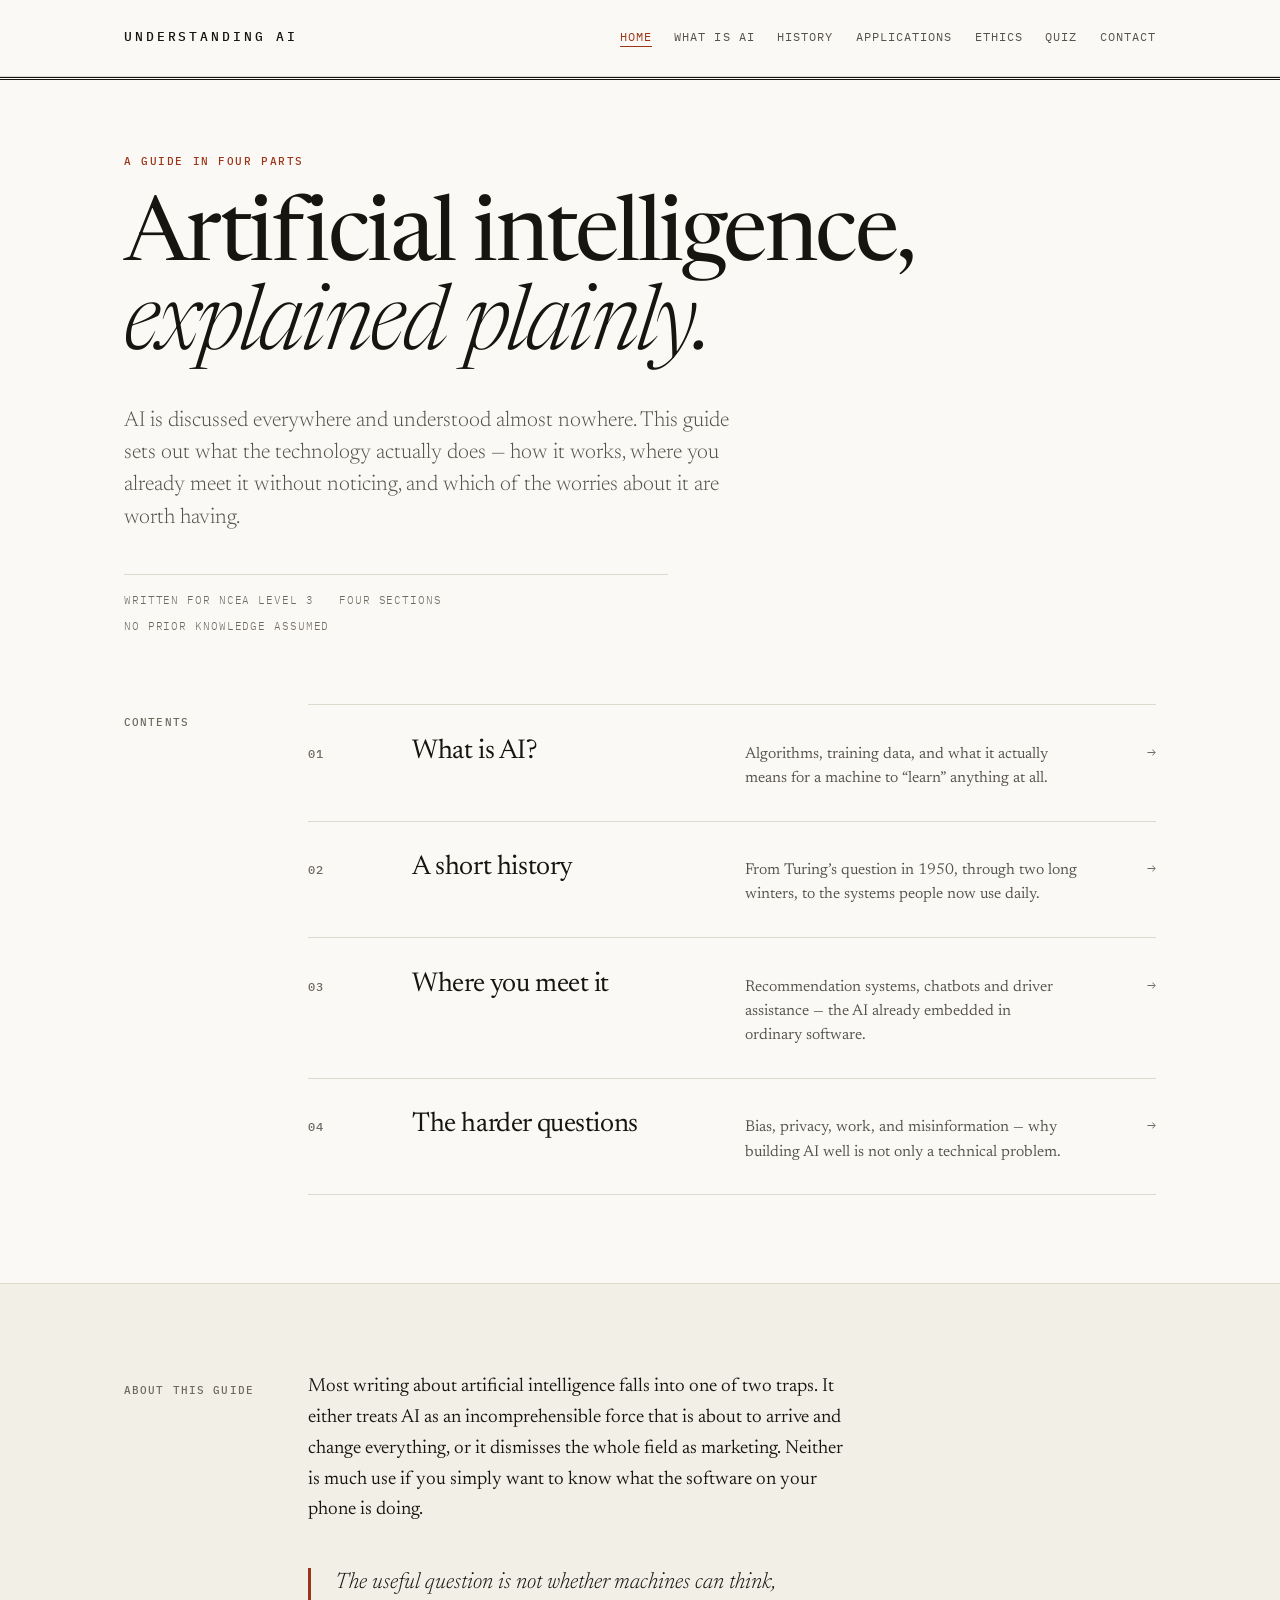
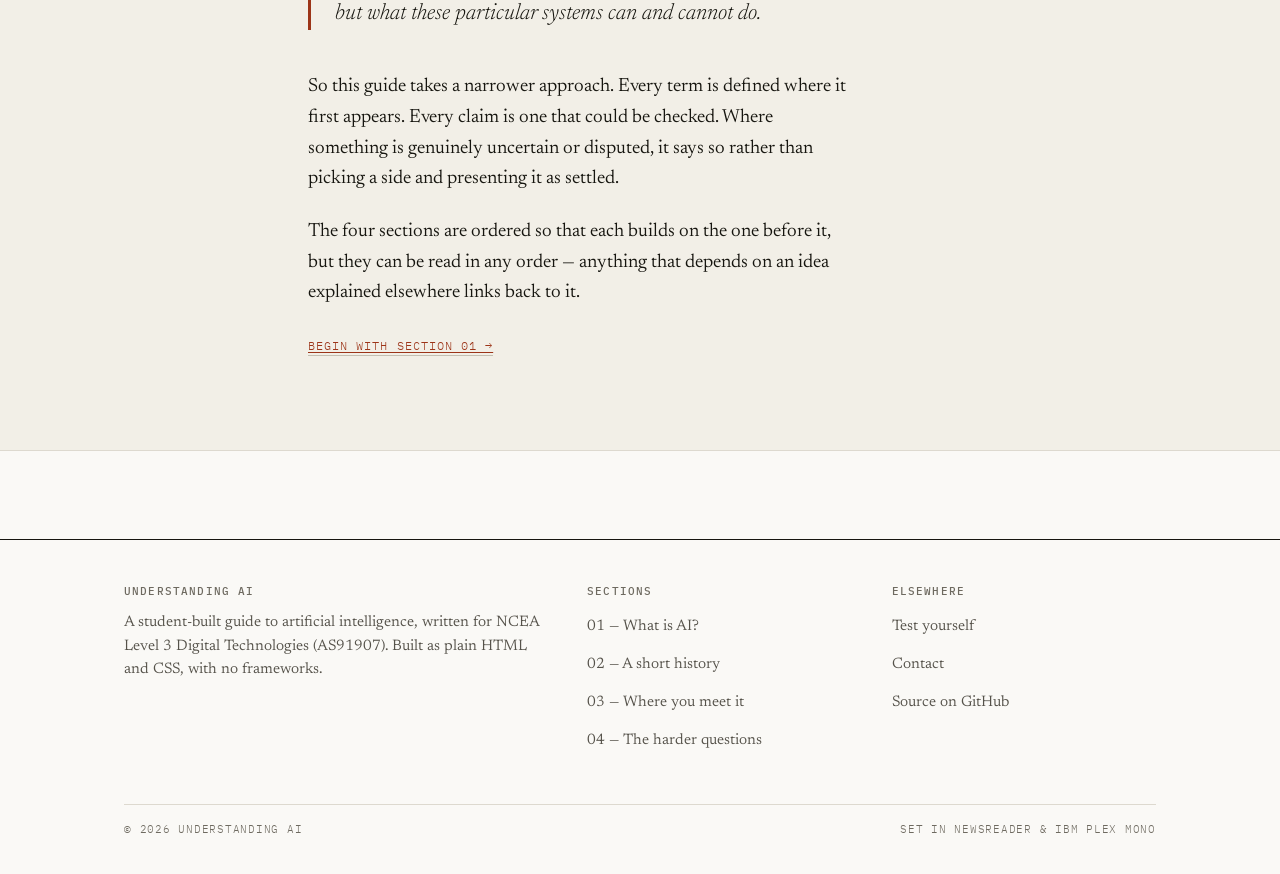
==== index.html @ ec1c73f0 "Build homepage, navigation bar and colophon Milestone 2 structural components, each individually tes" ====
<!DOCTYPE html>
<html lang="en">
<head>
  <meta charset="UTF-8">
  <meta name="viewport" content="width=device-width, initial-scale=1.0">
  <title>Understanding AI — A plain-language guide to artificial intelligence</title>
  <meta name="description"
        content="A plain-language guide to artificial intelligence: what it is, where it came from, where you already meet it, and which concerns about it are worth having.">
  <link rel="preconnect" href="https://fonts.googleapis.com">
  <link rel="preconnect" href="https://fonts.gstatic.com" crossorigin>
  <link href="https://fonts.googleapis.com/css2?family=Newsreader:ital,opsz,wght@0,6..72,300..600;1,6..72,300..500&family=IBM+Plex+Mono:wght@400;500&display=swap"
        rel="stylesheet">
  <link rel="stylesheet" href="css/style.css">
</head>
<body>

  <a class="skip-link" href="#main">Skip to content</a>

  <!-- ===== STRUCTURAL COMPONENT: Masthead + navigation ==================
       Reused unchanged on every page.
       =================================================================== -->
  <header class="masthead">
    <div class="wrap masthead__inner">
      <a class="wordmark" href="index.html">Understanding&nbsp;AI</a>

      <button class="nav__toggle" type="button" aria-expanded="false" aria-controls="nav-menu">Menu</button>

      <nav class="nav" aria-label="Main navigation">
        <ul class="nav__list" id="nav-menu">
          <li><a class="nav__link" href="index.html" aria-current="page">Home</a></li>
          <li><a class="nav__link" href="what-is-ai.html">What is AI</a></li>
          <li><a class="nav__link" href="history.html">History</a></li>
          <li><a class="nav__link" href="applications.html">Applications</a></li>
          <li><a class="nav__link" href="ethics.html">Ethics</a></li>
          <li><a class="nav__link" href="quiz.html">Quiz</a></li>
          <li><a class="nav__link" href="contact.html">Contact</a></li>
        </ul>
      </nav>
    </div>
  </header>
  <div class="masthead__rule" role="presentation"></div>

  <main id="main">

    <!-- ===== Opening spread ========================================== -->
    <section class="wrap opener">
      <p class="opener__kicker">A guide in four parts</p>
      <h1 class="opener__title">Artificial intelligence, <em>explained plainly.</em></h1>
      <p class="standfirst">
        AI is discussed everywhere and understood almost nowhere. This guide
        sets out what the technology actually does — how it works, where you
        already meet it without noticing, and which of the worries about it
        are worth having.
      </p>
      <p class="byline">
        <span>Written for NCEA Level&nbsp;3</span>
        <span>Four sections</span>
        <span>No prior knowledge assumed</span>
      </p>
    </section>

    <!-- ===== Contents ================================================
         A numbered index rather than a grid of cards: it carries more
         information per row, and it states the reading order, which three
         equal boxes cannot do.
         ============================================================== -->
    <section class="wrap section" style="padding-top:0">
      <div class="spread">
        <p class="margin-note">Contents</p>
        <div class="index">

          <a class="index__row" href="what-is-ai.html">
            <span class="index__num">01</span>
            <span class="index__title">What is AI?</span>
            <p class="index__blurb">
              Algorithms, training data, and what it actually means for a
              machine to &ldquo;learn&rdquo; anything at all.
            </p>
            <span class="index__mark" aria-hidden="true">&rarr;</span>
          </a>

          <a class="index__row" href="history.html">
            <span class="index__num">02</span>
            <span class="index__title">A short history</span>
            <p class="index__blurb">
              From Turing&rsquo;s question in 1950, through two long winters,
              to the systems people now use daily.
            </p>
            <span class="index__mark" aria-hidden="true">&rarr;</span>
          </a>

          <a class="index__row" href="applications.html">
            <span class="index__num">03</span>
            <span class="index__title">Where you meet it</span>
            <p class="index__blurb">
              Recommendation systems, chatbots and driver assistance — the AI
              already embedded in ordinary software.
            </p>
            <span class="index__mark" aria-hidden="true">&rarr;</span>
          </a>

          <a class="index__row" href="ethics.html">
            <span class="index__num">04</span>
            <span class="index__title">The harder questions</span>
            <p class="index__blurb">
              Bias, privacy, work, and misinformation — why building AI well
              is not only a technical problem.
            </p>
            <span class="index__mark" aria-hidden="true">&rarr;</span>
          </a>

        </div>
      </div>
    </section>

    <!-- ===== Editorial note ========================================== -->
    <section class="section section--band">
      <div class="wrap spread">
        <p class="margin-note">About this guide</p>
        <div class="prose">
          <p>
            Most writing about artificial intelligence falls into one of two
            traps. It either treats AI as an incomprehensible force that is
            about to arrive and change everything, or it dismisses the whole
            field as marketing. Neither is much use if you simply want to know
            what the software on your phone is doing.
          </p>

          <p class="pullquote">
            The useful question is not whether machines can think, but what
            these particular systems can and cannot do.
          </p>

          <p>
            So this guide takes a narrower approach. Every term is defined
            where it first appears. Every claim is one that could be checked.
            Where something is genuinely uncertain or disputed, it says so
            rather than picking a side and presenting it as settled.
          </p>

          <p>
            The four sections are ordered so that each builds on the one
            before it, but they can be read in any order — anything that
            depends on an idea explained elsewhere links back to it.
          </p>

          <p style="margin-bottom:0">
            <a class="textlink" href="what-is-ai.html">Begin with section 01 &rarr;</a>
          </p>
        </div>
      </div>
    </section>

  </main>

  <!-- ===== STRUCTURAL COMPONENT: Colophon (footer) =====================
       Reused unchanged on every page.
       =================================================================== -->
  <footer class="colophon">
    <div class="wrap">
      <div class="colophon__grid">

        <div class="colophon__about">
          <h2 class="colophon__heading">Understanding AI</h2>
          <p>
            A student-built guide to artificial intelligence, written for
            NCEA Level&nbsp;3 Digital Technologies (AS91907). Built as plain
            HTML and CSS, with no frameworks.
          </p>
        </div>

        <div>
          <h2 class="colophon__heading">Sections</h2>
          <ul class="colophon__list">
            <li><a href="what-is-ai.html">01 &mdash; What is AI?</a></li>
            <li><a href="history.html">02 &mdash; A short history</a></li>
            <li><a href="applications.html">03 &mdash; Where you meet it</a></li>
            <li><a href="ethics.html">04 &mdash; The harder questions</a></li>
          </ul>
        </div>

        <div>
          <h2 class="colophon__heading">Elsewhere</h2>
          <ul class="colophon__list">
            <li><a href="quiz.html">Test yourself</a></li>
            <li><a href="contact.html">Contact</a></li>
            <li><a href="https://github.com/realistkrook/AS91907">Source on GitHub</a></li>
          </ul>
        </div>

      </div>

      <div class="colophon__foot">
        <span>&copy; 2026 Understanding AI</span>
        <span>Set in Newsreader &amp; IBM Plex Mono</span>
      </div>
    </div>
  </footer>

  <script src="js/nav.js"></script>
</body>
</html>
---- css/style.css ----
/* ==========================================================================
   Understanding AI — Stylesheet
   AS91907 Digital Technologies 3.8

   DESIGN DIRECTION — Editorial / Swiss information design
   ------------------------------------------------------
   The reference points are printed explanatory writing: a broadsheet
   long-read, a well-set textbook, Tufte's page layouts. The reasoning is
   that this site is almost entirely explanatory prose, so it should be
   built like something made to be *read*, not like a product landing page.

   The rules that follow from that:
     - Paper, not dark mode. Long reading is easier on a light ground.
     - Serif for prose. Mono for anything that labels, numbers or indexes.
     - Hairline rules and numbered rows instead of boxes and cards.
     - Exactly one accent colour, used sparingly and never decoratively.
     - No gradients, no drop shadows, no rounded corners, no icon-per-heading.

   All colour pairings verified against WCAG 2.1 AA before any page was
   built — see docs/style-guide.md and docs/check-contrast.py.
   ========================================================================== */

/* --------------------------------------------------------------------------
   1. Design tokens
   -------------------------------------------------------------------------- */
:root {
  /* Ground */
  --paper:      #FAF9F6;
  --band:       #F2EFE7;   /* subtle tinted band for set-apart sections */

  /* Ink — three levels only, so hierarchy stays legible */
  --ink:        #16150F;   /* 17.37:1 on paper */
  --ink-2:      #55524A;   /*  7.41:1 on paper */
  --ink-3:      #6E6A60;   /*  5.12:1 on paper, 4.69:1 on band */

  /* One accent. Oxide red — the colour of printers' ink, not of software. */
  --accent:     #9C3418;   /*  6.84:1 on paper */

  /* Rules */
  --rule:       #DDD9CF;
  --rule-mid:   #C4BFB2;

  /* Type */
  --serif: "Newsreader", "Iowan Old Style", "Palatino Linotype", Georgia, serif;
  --mono:  "IBM Plex Mono", "SFMono-Regular", Menlo, Consolas, monospace;

  /* Measure — the single most important typographic decision on a text site */
  --measure: 34rem;

  /* Rhythm */
  --gap:   1.5rem;
  --stack: 2.5rem;
  --bay:   5.5rem;   /* space between major sections */
}

/* --------------------------------------------------------------------------
   2. Base
   -------------------------------------------------------------------------- */
*, *::before, *::after { box-sizing: border-box; }

html {
  -webkit-text-size-adjust: 100%;
}

body {
  margin: 0;
  background: var(--paper);
  color: var(--ink);
  font-family: var(--serif);
  font-size: 1.1875rem;
  line-height: 1.62;
  font-weight: 380;
  -webkit-font-smoothing: antialiased;
  text-rendering: optimizeLegibility;
}

/* Prose gets a proper measure and pretty wrapping. */
p {
  margin: 0 0 1.15em;
  max-width: var(--measure);
  text-wrap: pretty;
}

h1, h2, h3 {
  font-weight: 500;
  line-height: 1.14;
  letter-spacing: -0.015em;
  text-wrap: balance;
  margin: 0;
}

a { color: inherit; }

img { max-width: 100%; height: auto; display: block; }

hr {
  height: 0;
  margin: var(--stack) 0;
  border: 0;
  border-top: 1px solid var(--rule);
  max-width: var(--measure);
}

::selection { background: #EADFCB; }

/* Focus ring — square, to match everything else. Never removed. */
:focus-visible {
  outline: 2px solid var(--accent);
  outline-offset: 3px;
}

.skip-link {
  position: absolute;
  left: -9999px;
  z-index: 200;
  padding: 0.6rem 1rem;
  background: var(--ink);
  color: var(--paper);
  font-family: var(--mono);
  font-size: 0.75rem;
  letter-spacing: 0.08em;
  text-transform: uppercase;
  text-decoration: none;
}
.skip-link:focus { left: 1.5rem; top: 1.5rem; }

/* Available to screen readers, hidden visually. Used for table captions,
   which describe a table to assistive technology without repeating a
   heading that is already visible above it. */
.visually-hidden {
  position: absolute;
  width: 1px;
  height: 1px;
  margin: -1px;
  padding: 0;
  overflow: hidden;
  clip: rect(0 0 0 0);
  clip-path: inset(50%);
  white-space: nowrap;
  border: 0;
}

/* --------------------------------------------------------------------------
   3. Layout
   -------------------------------------------------------------------------- */
.wrap {
  width: 100%;
  max-width: 68rem;
  margin-inline: auto;
  padding-inline: 1.75rem;
}

/* Two-column editorial grid: a narrow marginal column for labels and
   metadata, and a wide column for the actual content. This is the
   structural idea the whole site is built on. */
.spread {
  display: grid;
  grid-template-columns: 8.5rem minmax(0, 1fr);
  gap: 0 3rem;
}
@media (max-width: 800px) {
  .spread { grid-template-columns: 1fr; gap: 0.75rem; }
}

/* A label that sits in the margin, opposite the content it names. */
.margin-note {
  font-family: var(--mono);
  font-size: 0.7rem;
  font-weight: 500;
  letter-spacing: 0.1em;
  text-transform: uppercase;
  color: var(--ink-3);
  padding-top: 0.55rem;
}

.section { padding-block: var(--bay); }
.section--band {
  background: var(--band);
  border-block: 1px solid var(--rule);
}

/* --------------------------------------------------------------------------
   4. Masthead
   The double rule under the masthead is lifted straight from newspaper
   practice: one hairline, a sliver of space, then a heavy rule.
   -------------------------------------------------------------------------- */
.masthead {
  border-bottom: 1px solid var(--rule);
  background: var(--paper);
}

.masthead__inner {
  display: flex;
  align-items: baseline;
  justify-content: space-between;
  gap: 1.5rem;
  padding-block: 1.4rem;
}

.wordmark {
  font-family: var(--mono);
  font-size: 0.82rem;
  font-weight: 500;
  letter-spacing: 0.22em;
  text-transform: uppercase;
  text-decoration: none;
  white-space: nowrap;
}
.wordmark:hover { color: var(--accent); }

.masthead__rule {
  height: 3px;
  border-top: 1px solid var(--ink);
  border-bottom: 1px solid var(--ink);
  background: transparent;
}

/* --- Navigation ---------------------------------------------------------- */
.nav__list {
  display: flex;
  align-items: baseline;
  gap: 1.4rem;
  margin: 0;
  padding: 0;
  list-style: none;
}

.nav__link {
  font-family: var(--mono);
  font-size: 0.72rem;
  font-weight: 400;
  letter-spacing: 0.09em;
  text-transform: uppercase;
  color: var(--ink-2);
  text-decoration: none;
  padding-bottom: 2px;
  border-bottom: 1px solid transparent;
  transition: color 0.12s, border-color 0.12s;
}
.nav__link:hover {
  color: var(--ink);
  border-bottom-color: var(--ink);
}
.nav__link[aria-current="page"] {
  color: var(--accent);
  border-bottom-color: var(--accent);
}

/* Menu toggle — set as a word, not an icon. A ☰ glyph would be the only
   pictogram on the entire site; a label is more consistent and clearer. */
.nav__toggle {
  display: none;
  padding: 0.35rem 0;
  background: none;
  border: 0;
  border-bottom: 1px solid var(--ink);
  color: var(--ink);
  font-family: var(--mono);
  font-size: 0.72rem;
  letter-spacing: 0.09em;
  text-transform: uppercase;
  cursor: pointer;
}

@media (max-width: 860px) {
  .nav__toggle { display: block; }
  .nav__list {
    display: none;
    flex-direction: column;
    align-items: flex-start;
    gap: 0;
    padding-bottom: 0.75rem;
  }
  .nav__list.is-open { display: flex; }
  .nav__link {
    display: block;
    width: 100%;
    padding-block: 0.7rem;
    border-bottom: 1px solid var(--rule);
    font-size: 0.78rem;
  }
  .masthead__inner { flex-wrap: wrap; }
  .nav { width: 100%; }
}

/* --------------------------------------------------------------------------
   5. Opening spread (hero)
   -------------------------------------------------------------------------- */
.opener { padding-block: 4.5rem 3.5rem; }

.opener__kicker {
  font-family: var(--mono);
  font-size: 0.7rem;
  font-weight: 500;
  letter-spacing: 0.14em;
  text-transform: uppercase;
  color: var(--accent);
  margin: 0 0 1.6rem;
}

.opener__title {
  font-size: clamp(2.9rem, 8.5vw, 5.6rem);
  font-weight: 400;
  line-height: 0.99;
  letter-spacing: -0.028em;
  margin: 0;
  max-width: 15ch;
}
.opener__title em {
  font-style: italic;
  font-weight: 300;
}

/* The standfirst — the larger intro paragraph under a headline. */
.standfirst {
  margin: 2rem 0 0;
  max-width: 40rem;
  font-size: 1.35rem;
  line-height: 1.5;
  font-weight: 300;
  color: var(--ink-2);
}

.byline {
  display: flex;
  flex-wrap: wrap;
  gap: 0.5rem 1.6rem;
  margin-top: 2.5rem;
  padding-top: 1rem;
  border-top: 1px solid var(--rule);
  font-family: var(--mono);
  font-size: 0.7rem;
  letter-spacing: 0.08em;
  text-transform: uppercase;
  color: var(--ink-3);
}

/* --------------------------------------------------------------------------
   6. Contents index — the card grid's replacement
   Numbered rows separated by hairlines. This is how a book lists its
   chapters, and it carries more information in less space than three
   equally-weighted boxes.
   -------------------------------------------------------------------------- */
.index { border-bottom: 1px solid var(--rule); }

.index__row {
  display: grid;
  grid-template-columns: 4.5rem minmax(0, 1fr) minmax(0, 1.15fr) 2rem;
  align-items: baseline;
  gap: 0 2rem;
  padding: 1.9rem 0;
  border-top: 1px solid var(--rule);
  text-decoration: none;
  color: inherit;
  transition: background-color 0.14s;
}
.index__row:hover { background: rgba(156, 52, 24, 0.045); }

.index__num {
  font-family: var(--mono);
  font-size: 0.78rem;
  font-weight: 500;
  letter-spacing: 0.06em;
  color: var(--ink-3);
  transition: color 0.14s;
}
.index__row:hover .index__num { color: var(--accent); }

.index__title {
  font-size: 1.7rem;
  font-weight: 400;
  letter-spacing: -0.015em;
  line-height: 1.15;
}

.index__blurb {
  margin: 0;
  max-width: none;
  font-size: 0.98rem;
  line-height: 1.55;
  color: var(--ink-2);
}

.index__mark {
  justify-self: end;
  font-family: var(--mono);
  font-size: 0.95rem;
  color: var(--ink-3);
  transition: transform 0.14s, color 0.14s;
}
.index__row:hover .index__mark {
  color: var(--accent);
  transform: translateX(4px);
}

@media (max-width: 800px) {
  .index__row {
    grid-template-columns: 3rem minmax(0, 1fr);
    gap: 0.4rem 1.25rem;
    padding: 1.5rem 0;
  }
  .index__blurb { grid-column: 2; }
  .index__mark  { display: none; }
  .index__title { font-size: 1.4rem; }
}

/* --------------------------------------------------------------------------
   7. Prose
   -------------------------------------------------------------------------- */
.prose > * { max-width: var(--measure); }

.prose h2 {
  margin: 3.2rem 0 1.1rem;
  font-size: 1.85rem;
  font-weight: 400;
  letter-spacing: -0.018em;
}
.prose h2:first-child { margin-top: 0; }

.prose h3 {
  margin: 2.4rem 0 0.7rem;
  font-size: 1.22rem;
  font-weight: 600;
  letter-spacing: -0.005em;
}

.prose a {
  color: var(--accent);
  text-decoration: underline;
  text-underline-offset: 0.18em;
  text-decoration-thickness: 1px;
}
.prose a:hover { background: rgba(156, 52, 24, 0.09); }

.prose strong { font-weight: 600; }

.prose ul, .prose ol {
  max-width: var(--measure);
  margin: 0 0 1.15em;
  padding-left: 1.3rem;
}
.prose li { margin-bottom: 0.5rem; }
.prose li::marker { color: var(--ink-3); }

/* Lead paragraph — the first paragraph of a page, set slightly larger. */
.prose .lead {
  font-size: 1.3rem;
  line-height: 1.5;
  font-weight: 300;
  color: var(--ink-2);
  margin-bottom: 1.6rem;
}

/* Pull quote — set in italic, hung off a heavy left rule. */
.pullquote {
  max-width: 30rem;
  margin: 2.6rem 0;
  padding-left: 1.5rem;
  border-left: 3px solid var(--accent);
  font-size: 1.4rem;
  line-height: 1.4;
  font-style: italic;
  font-weight: 300;
  color: var(--ink);
}

/* An aside set in the margin, the way a textbook annotates a page. */
.sidenote {
  max-width: var(--measure);
  margin: 2.2rem 0;
  padding: 1.2rem 1.4rem;
  background: var(--band);
  border-left: 2px solid var(--rule-mid);
  font-size: 0.94rem;
  line-height: 1.55;
  color: var(--ink-2);
}
.sidenote p { max-width: none; margin-bottom: 0.6rem; }
.sidenote p:last-child { margin-bottom: 0; }
.sidenote__label {
  display: block;
  margin-bottom: 0.5rem;
  font-family: var(--mono);
  font-size: 0.66rem;
  font-weight: 500;
  letter-spacing: 0.11em;
  text-transform: uppercase;
  color: var(--ink-3);
}

/* Defined term — used where jargon is introduced. */
.term {
  font-style: italic;
  border-bottom: 1px dotted var(--rule-mid);
}

/* --------------------------------------------------------------------------
   8. Data table — plain rules, no zebra striping
   -------------------------------------------------------------------------- */
.table-scroll { overflow-x: auto; margin: 2rem 0; }

table {
  width: 100%;
  max-width: var(--measure);
  border-collapse: collapse;
  font-size: 0.96rem;
}
th, td {
  padding: 0.7rem 1rem 0.7rem 0;
  text-align: left;
  vertical-align: top;
  border-bottom: 1px solid var(--rule);
}
th {
  font-family: var(--mono);
  font-size: 0.68rem;
  font-weight: 500;
  letter-spacing: 0.09em;
  text-transform: uppercase;
  color: var(--ink-3);
  border-bottom: 1px solid var(--ink);
}

/* --------------------------------------------------------------------------
   9. Links and buttons
   The primary action is a bordered word, not a filled pill.
   -------------------------------------------------------------------------- */
.actions {
  display: flex;
  flex-wrap: wrap;
  gap: 1.5rem;
  align-items: center;
  margin-top: 2.4rem;
}

.btn {
  display: inline-block;
  padding: 0.72rem 1.5rem;
  border: 1px solid var(--ink);
  background: transparent;
  color: var(--ink);
  font-family: var(--mono);
  font-size: 0.73rem;
  font-weight: 500;
  letter-spacing: 0.1em;
  text-transform: uppercase;
  text-decoration: none;
  cursor: pointer;
  transition: background-color 0.14s, color 0.14s;
}
.btn:hover { background: var(--ink); color: var(--paper); }

.btn--accent { border-color: var(--accent); color: var(--accent); }
.btn--accent:hover { background: var(--accent); color: var(--paper); }

/* A quieter inline "next" link. */
.textlink {
  font-family: var(--mono);
  font-size: 0.73rem;
  letter-spacing: 0.09em;
  text-transform: uppercase;
  color: var(--ink-2);
  text-decoration: none;
  border-bottom: 1px solid var(--rule-mid);
  padding-bottom: 2px;
}
.textlink:hover { color: var(--accent); border-bottom-color: var(--accent); }

/* --------------------------------------------------------------------------
   10. Page head (interior pages)
   -------------------------------------------------------------------------- */
.pagehead {
  padding-block: 3.5rem 2.5rem;
  border-bottom: 1px solid var(--rule);
}
.pagehead__num {
  font-family: var(--mono);
  font-size: 0.72rem;
  font-weight: 500;
  letter-spacing: 0.14em;
  text-transform: uppercase;
  color: var(--accent);
  margin: 0 0 1.2rem;
}
.pagehead__title {
  font-size: clamp(2.3rem, 6vw, 3.7rem);
  font-weight: 400;
  line-height: 1.02;
  letter-spacing: -0.025em;
  max-width: 17ch;
}

/* Status marker for pages that aren't written yet. */
.status {
  display: inline-block;
  margin-left: 0.6rem;
  padding: 0.2rem 0.55rem;
  border: 1px solid var(--rule-mid);
  font-family: var(--mono);
  font-size: 0.62rem;
  font-weight: 500;
  letter-spacing: 0.1em;
  text-transform: uppercase;
  color: var(--ink-3);
  vertical-align: 0.4em;
}

/* --------------------------------------------------------------------------
   11. Page footer navigation — "next in the sequence"
   -------------------------------------------------------------------------- */
.readnext {
  display: block;
  margin-top: var(--bay);
  padding-top: 1.4rem;
  border-top: 1px solid var(--ink);
  text-decoration: none;
  color: inherit;
  max-width: var(--measure);
}
.readnext__label {
  font-family: var(--mono);
  font-size: 0.68rem;
  font-weight: 500;
  letter-spacing: 0.11em;
  text-transform: uppercase;
  color: var(--ink-3);
}
.readnext__title {
  margin-top: 0.5rem;
  font-size: 1.7rem;
  font-weight: 400;
  letter-spacing: -0.015em;
}
.readnext:hover .readnext__title { color: var(--accent); }

/* --------------------------------------------------------------------------
   12. Colophon (footer)
   -------------------------------------------------------------------------- */
.colophon {
  margin-top: var(--bay);
  border-top: 1px solid var(--ink);
  padding-block: 2.8rem 2.2rem;
  background: var(--paper);
}

.colophon__grid {
  display: grid;
  grid-template-columns: 1.6fr 1fr 1fr;
  gap: 2.5rem;
}
@media (max-width: 760px) {
  .colophon__grid { grid-template-columns: 1fr 1fr; }
  .colophon__about { grid-column: 1 / -1; }
}

.colophon__about p {
  max-width: 26rem;
  margin: 0;
  font-size: 0.95rem;
  line-height: 1.55;
  color: var(--ink-2);
}

.colophon__heading {
  margin: 0 0 0.9rem;
  font-family: var(--mono);
  font-size: 0.66rem;
  font-weight: 500;
  letter-spacing: 0.11em;
  text-transform: uppercase;
  color: var(--ink-3);
}

.colophon__list { margin: 0; padding: 0; list-style: none; }
.colophon__list li { margin-bottom: 0.45rem; }
.colophon__list a {
  font-size: 0.95rem;
  color: var(--ink-2);
  text-decoration: none;
  border-bottom: 1px solid transparent;
}
.colophon__list a:hover { color: var(--accent); border-bottom-color: var(--accent); }

.colophon__foot {
  display: flex;
  flex-wrap: wrap;
  justify-content: space-between;
  gap: 0.6rem 2rem;
  margin-top: 2.6rem;
  padding-top: 1rem;
  border-top: 1px solid var(--rule);
  font-family: var(--mono);
  font-size: 0.67rem;
  letter-spacing: 0.07em;
  text-transform: uppercase;
  color: var(--ink-3);
}

/* --------------------------------------------------------------------------
   13. Reduced motion
   -------------------------------------------------------------------------- */
@media (prefers-reduced-motion: reduce) {
  *, *::before, *::after {
    animation-duration: 0.01ms !important;
    transition-duration: 0.01ms !important;
  }
}

/* --------------------------------------------------------------------------
   14. Print — a text site should print cleanly
   -------------------------------------------------------------------------- */
@media print {
  .masthead, .colophon, .readnext, .skip-link { display: none; }
  body { background: #fff; color: #000; font-size: 11pt; }
  .prose > *, p { max-width: none; }
}
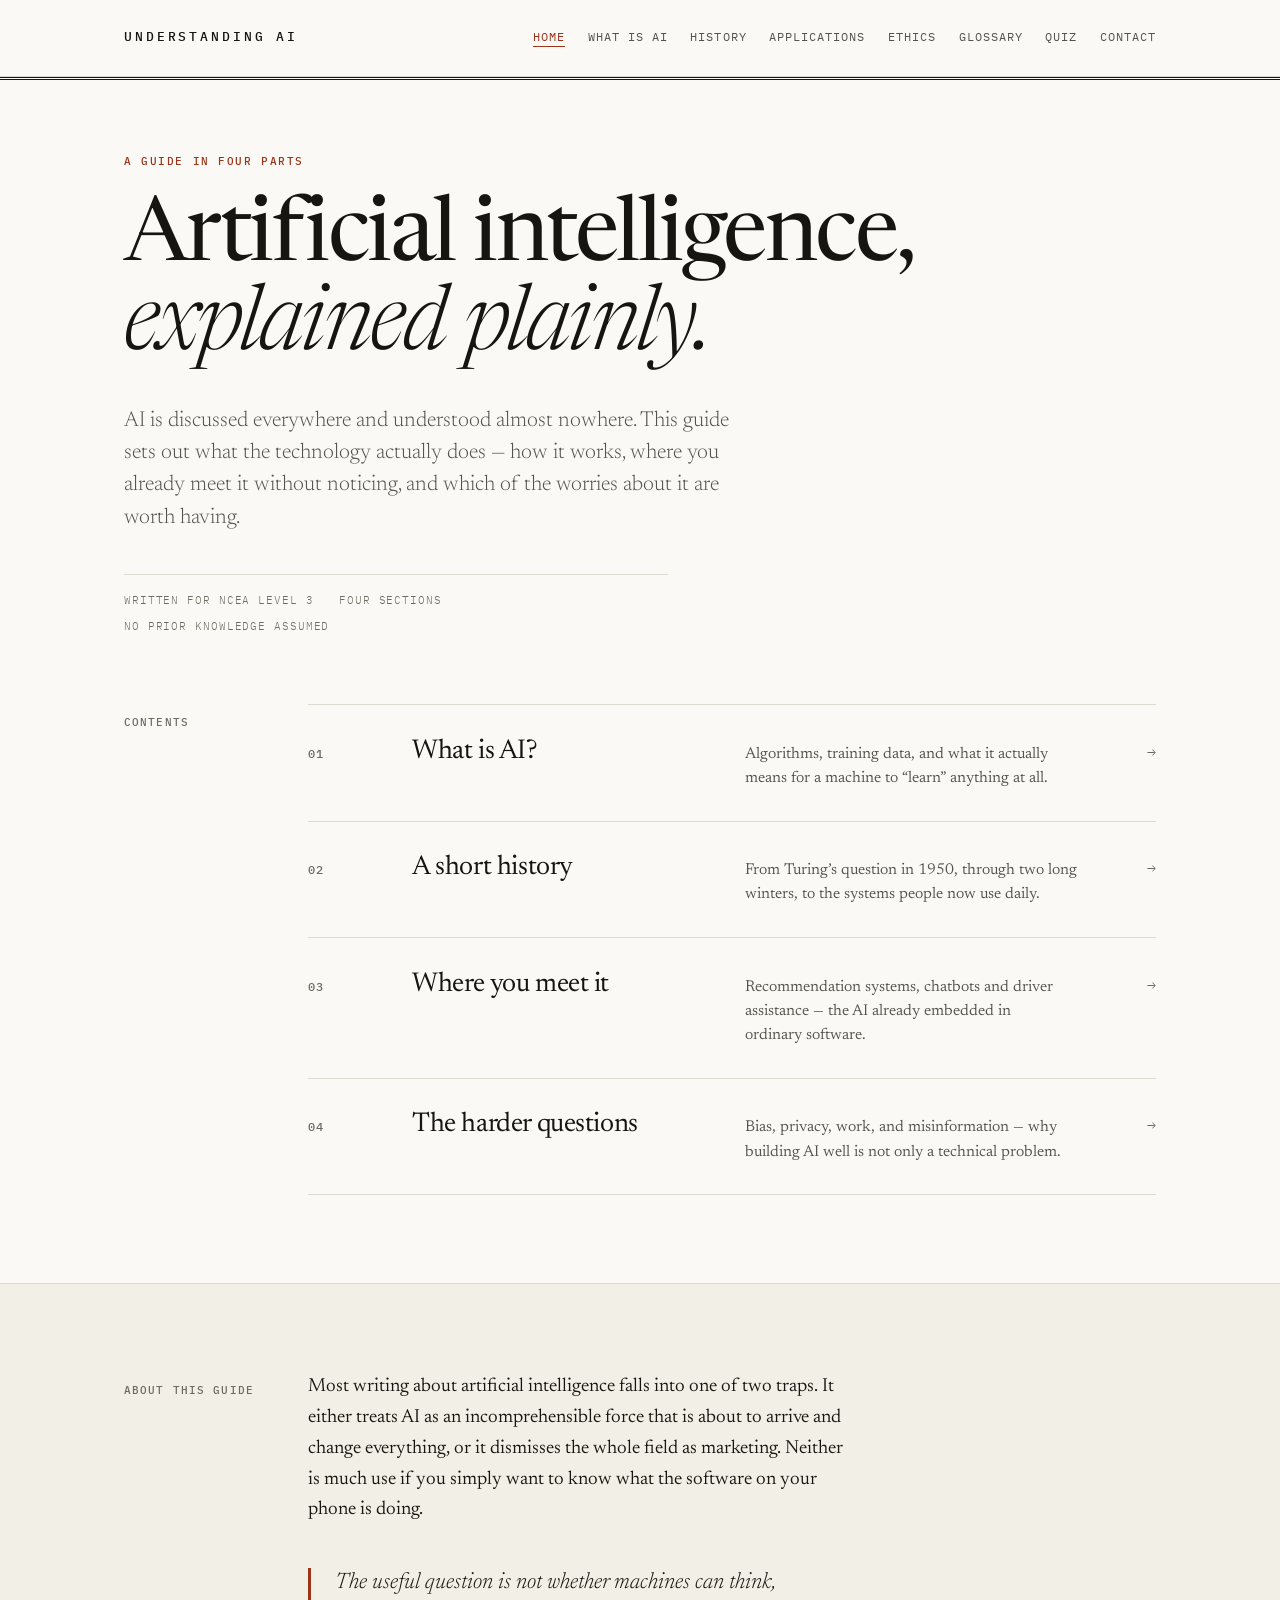
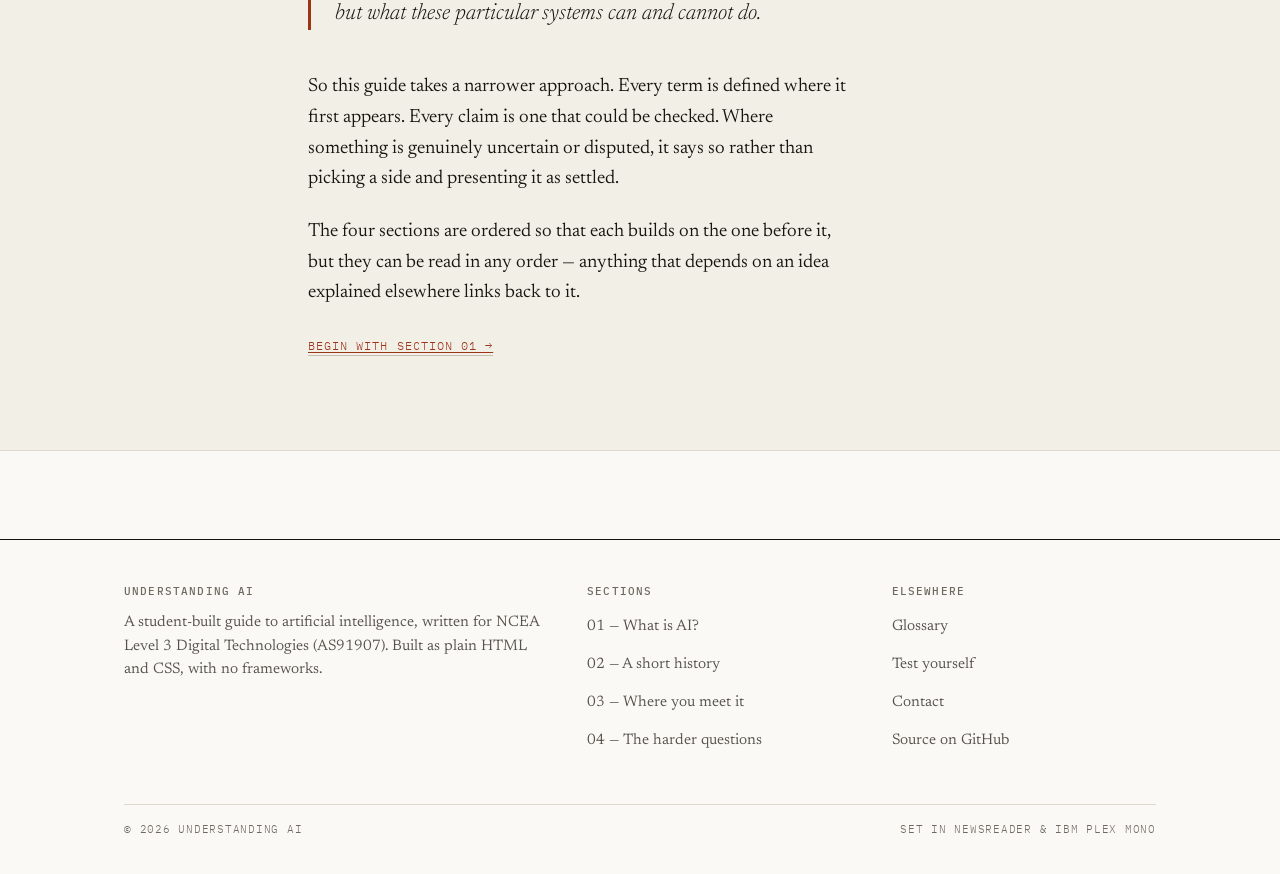
==== commit 325ba2ec: "Compile glossary and add it to the navigation Sixteen terms drawn from the terminology actually used" ====
--- a/index.html
+++ b/index.html
@@ -32,6 +32,7 @@
           <li><a class="nav__link" href="history.html">History</a></li>
           <li><a class="nav__link" href="applications.html">Applications</a></li>
           <li><a class="nav__link" href="ethics.html">Ethics</a></li>
+          <li><a class="nav__link" href="glossary.html">Glossary</a></li>
           <li><a class="nav__link" href="quiz.html">Quiz</a></li>
           <li><a class="nav__link" href="contact.html">Contact</a></li>
         </ul>
@@ -182,6 +183,7 @@
         <div>
           <h2 class="colophon__heading">Elsewhere</h2>
           <ul class="colophon__list">
+            <li><a href="glossary.html">Glossary</a></li>
             <li><a href="quiz.html">Test yourself</a></li>
             <li><a href="contact.html">Contact</a></li>
             <li><a href="https://github.com/realistkrook/AS91907">Source on GitHub</a></li>
--- a/css/style.css
+++ b/css/style.css
@@ -714,3 +714,198 @@
   body { background: #fff; color: #000; font-size: 11pt; }
   .prose > *, p { max-width: none; }
 }
+
+/* --------------------------------------------------------------------------
+   15. Timeline
+   Built on the same margin-column idea as the rest of the site: the year
+   sits in the margin, the event sits in the text column. An era band
+   groups entries into periods so the shape of the history is visible
+   without reading every row.
+   -------------------------------------------------------------------------- */
+.era {
+  margin-top: 3.2rem;
+  padding-top: 0.9rem;
+  border-top: 1px solid var(--ink);
+}
+.era:first-of-type { margin-top: 0; }
+
+.era__label {
+  font-family: var(--mono);
+  font-size: 0.68rem;
+  font-weight: 500;
+  letter-spacing: 0.11em;
+  text-transform: uppercase;
+  color: var(--accent);
+}
+.era__span {
+  margin-left: 0.6rem;
+  color: var(--ink-3);
+}
+.era__note {
+  margin: 0.7rem 0 0;
+  max-width: var(--measure);
+  font-size: 0.97rem;
+  color: var(--ink-2);
+}
+
+.event {
+  display: grid;
+  grid-template-columns: 5rem minmax(0, 1fr);
+  gap: 0 2rem;
+  padding: 1.5rem 0;
+  border-top: 1px solid var(--rule);
+}
+.era > .event:first-of-type { border-top: 1px solid var(--rule); }
+
+.event__year {
+  font-family: var(--mono);
+  font-size: 0.85rem;
+  font-weight: 500;
+  color: var(--ink-3);
+  padding-top: 0.28rem;
+}
+
+.event__title {
+  margin: 0 0 0.4rem;
+  font-size: 1.25rem;
+  font-weight: 500;
+  letter-spacing: -0.012em;
+  line-height: 1.25;
+}
+
+.event__body {
+  margin: 0;
+  max-width: 32rem;
+  font-size: 1rem;
+  line-height: 1.6;
+  color: var(--ink-2);
+}
+
+@media (max-width: 620px) {
+  .event { grid-template-columns: 1fr; gap: 0.3rem; }
+  .event__year { padding-top: 0; }
+}
+
+/* --- Interactive variant (trial B) --------------------------------------
+   Entries collapse to a headline and expand on click. Uses a <button> so
+   it is keyboard operable and announced correctly, with aria-expanded
+   tracking the state. */
+.event--toggle { padding: 0; }
+
+.event__button {
+  display: grid;
+  grid-template-columns: 5rem minmax(0, 1fr) 1.5rem;
+  gap: 0 2rem;
+  width: 100%;
+  padding: 1.5rem 0;
+  background: none;
+  border: 0;
+  text-align: left;
+  font: inherit;
+  color: inherit;
+  cursor: pointer;
+}
+.event__button:hover { background: rgba(156, 52, 24, 0.045); }
+.event__button:hover .event__year { color: var(--accent); }
+
+.event__sign {
+  justify-self: end;
+  align-self: start;
+  padding-top: 0.2rem;
+  font-family: var(--mono);
+  font-size: 1rem;
+  color: var(--ink-3);
+}
+.event__button[aria-expanded="true"] .event__sign { color: var(--accent); }
+
+.event__panel {
+  padding: 0 0 1.5rem 7rem;
+}
+.event__panel[hidden] { display: none; }
+
+@media (max-width: 620px) {
+  .event__button { grid-template-columns: 1fr 1.5rem; }
+  .event__panel { padding-left: 0; }
+}
+
+/* Era filter — trial B only */
+.filters {
+  display: flex;
+  flex-wrap: wrap;
+  gap: 0.6rem;
+  margin-bottom: 2.5rem;
+}
+.filter {
+  padding: 0.45rem 0.9rem;
+  background: none;
+  border: 1px solid var(--rule-mid);
+  color: var(--ink-2);
+  font-family: var(--mono);
+  font-size: 0.68rem;
+  letter-spacing: 0.09em;
+  text-transform: uppercase;
+  cursor: pointer;
+}
+.filter:hover { border-color: var(--ink); color: var(--ink); }
+.filter[aria-pressed="true"] {
+  background: var(--ink);
+  border-color: var(--ink);
+  color: var(--paper);
+}
+
+.trialbar {
+  padding: 0.7rem 0;
+  background: var(--ink);
+  color: var(--paper);
+  font-family: var(--mono);
+  font-size: 0.68rem;
+  letter-spacing: 0.11em;
+  text-transform: uppercase;
+}
+
+/* --------------------------------------------------------------------------
+   16. Glossary
+   A definition list, not a table: the term is the heading of its own
+   definition, which is what <dl> exists to express. Each entry links back
+   to the section where the term is introduced in context.
+   -------------------------------------------------------------------------- */
+.glossary { margin: 0; }
+
+.glossary__entry {
+  display: grid;
+  grid-template-columns: 13rem minmax(0, 1fr);
+  gap: 0 2.5rem;
+  padding: 1.4rem 0;
+  border-top: 1px solid var(--rule);
+}
+.glossary__entry:last-child { border-bottom: 1px solid var(--rule); }
+
+.glossary dt {
+  font-size: 1.08rem;
+  font-weight: 600;
+  letter-spacing: -0.005em;
+}
+
+.glossary dd {
+  margin: 0;
+  max-width: 32rem;
+  font-size: 1rem;
+  line-height: 1.6;
+  color: var(--ink-2);
+}
+
+.glossary__source {
+  display: block;
+  margin-top: 0.5rem;
+  font-family: var(--mono);
+  font-size: 0.66rem;
+  letter-spacing: 0.09em;
+  text-transform: uppercase;
+  color: var(--ink-3);
+  text-decoration: none;
+}
+.glossary__source:hover { color: var(--accent); }
+
+@media (max-width: 700px) {
+  .glossary__entry { grid-template-columns: 1fr; gap: 0.4rem; }
+}
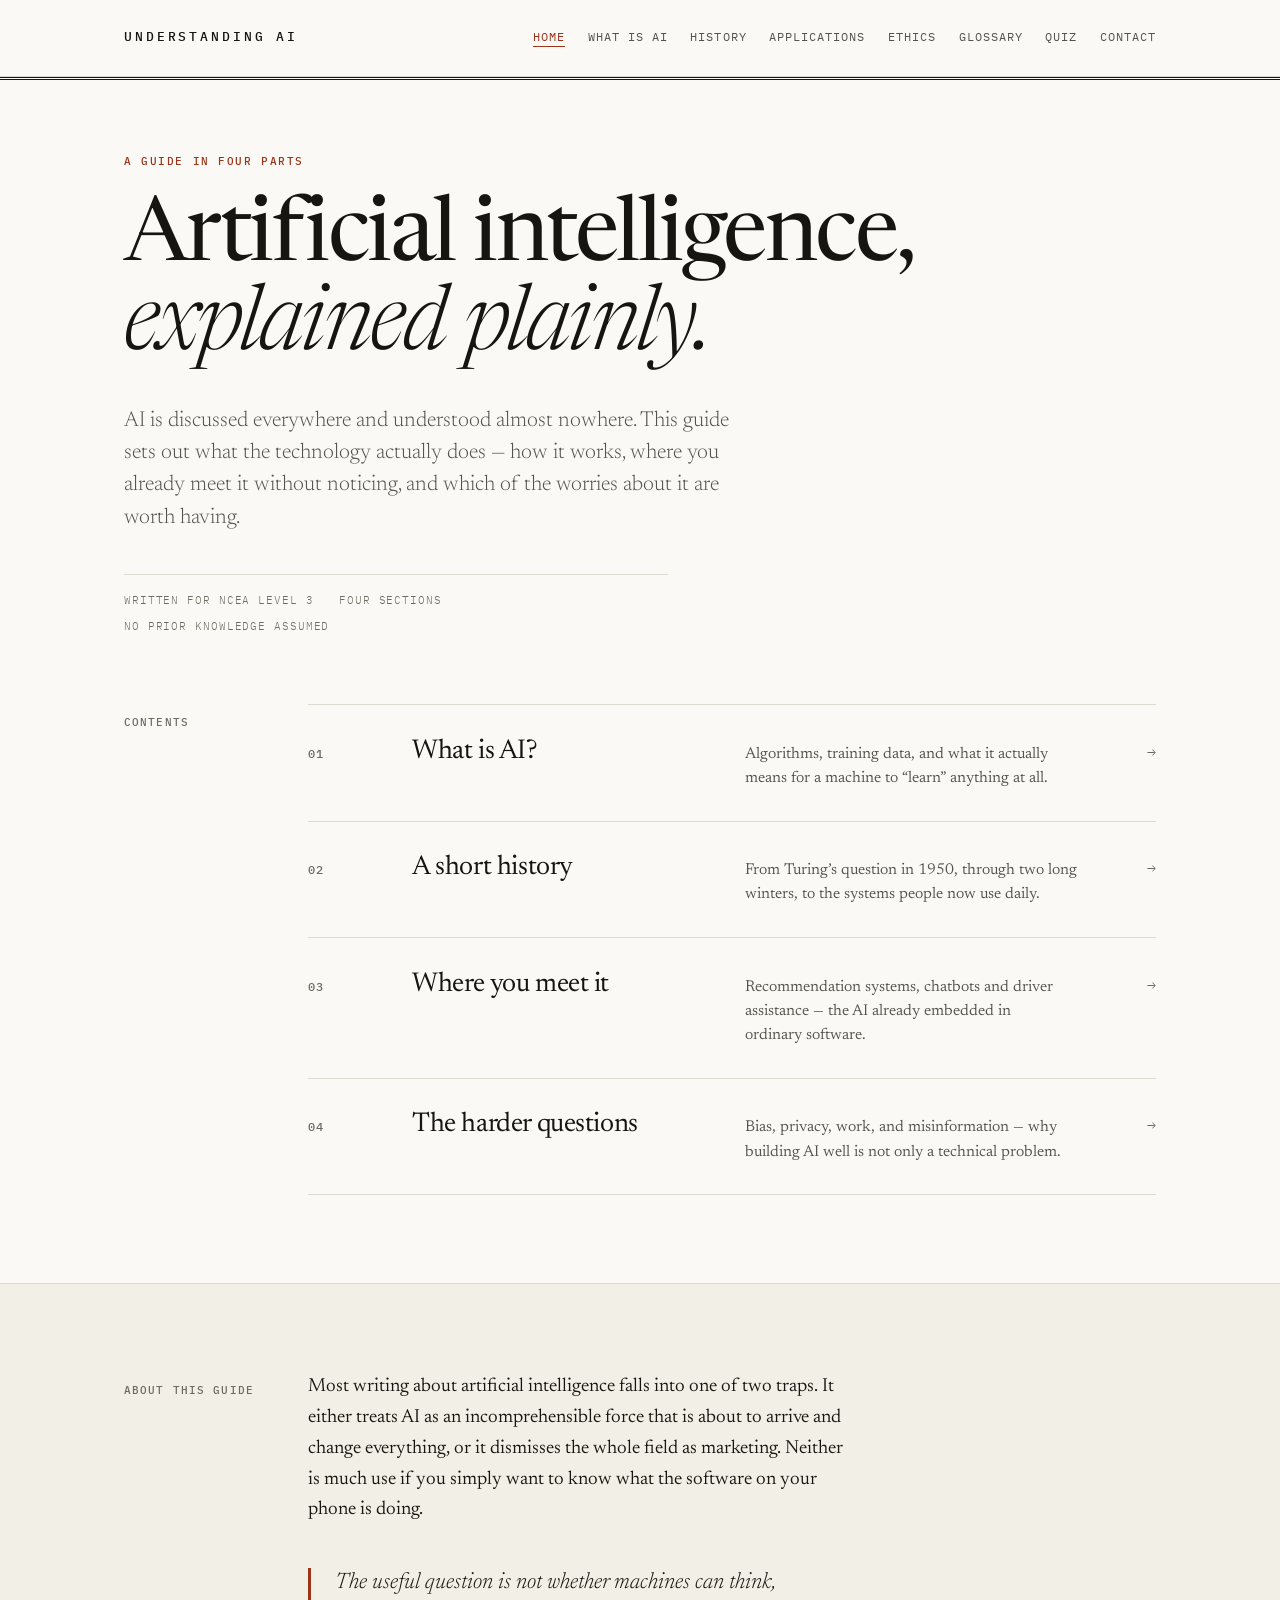
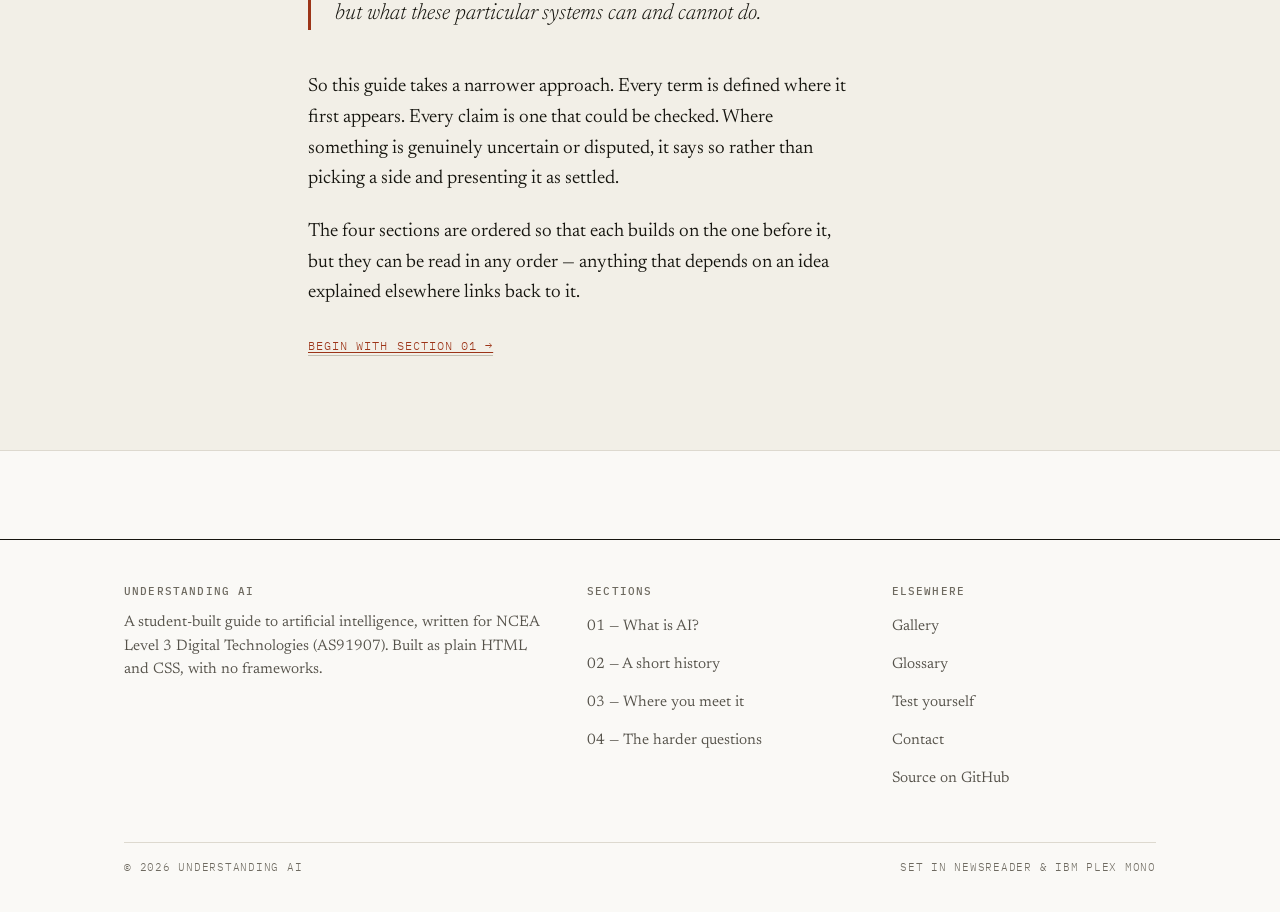
==== commit 686d4255: "Build image gallery with licensed images and credits Four captioned photographs, cross-linked from t" ====
--- a/index.html
+++ b/index.html
@@ -183,6 +183,7 @@
         <div>
           <h2 class="colophon__heading">Elsewhere</h2>
           <ul class="colophon__list">
+            <li><a href="gallery.html">Gallery</a></li>
             <li><a href="glossary.html">Glossary</a></li>
             <li><a href="quiz.html">Test yourself</a></li>
             <li><a href="contact.html">Contact</a></li>
--- a/css/style.css
+++ b/css/style.css
@@ -909,3 +909,61 @@
 @media (max-width: 700px) {
   .glossary__entry { grid-template-columns: 1fr; gap: 0.4rem; }
 }
+
+/* --------------------------------------------------------------------------
+   17. Gallery
+   Figures at full measure with the caption set beneath in the margin
+   style. Attribution sits with each image rather than being collected in
+   a footnote, because CC BY-SA requires credit to travel with the work.
+   -------------------------------------------------------------------------- */
+.gallery { margin: 0; }
+
+.figure {
+  margin: 0 0 3.5rem;
+  padding-top: 1.4rem;
+  border-top: 1px solid var(--rule);
+}
+.figure:first-child { padding-top: 0; border-top: 0; }
+
+.figure__num {
+  font-family: var(--mono);
+  font-size: 0.68rem;
+  font-weight: 500;
+  letter-spacing: 0.11em;
+  text-transform: uppercase;
+  color: var(--accent);
+  margin-bottom: 0.9rem;
+}
+
+/* Reserving the aspect ratio stops the page reflowing as images arrive,
+   which is a real usability problem on a slow connection. */
+.figure__frame {
+  background: var(--band);
+  border: 1px solid var(--rule);
+}
+.figure__frame img {
+  width: 100%;
+  height: auto;
+  display: block;
+}
+
+.figure figcaption {
+  margin-top: 1rem;
+  max-width: 32rem;
+}
+.figure__caption {
+  margin: 0 0 0.6rem;
+  font-size: 1rem;
+  line-height: 1.55;
+  color: var(--ink-2);
+}
+.figure__credit {
+  margin: 0;
+  font-family: var(--mono);
+  font-size: 0.66rem;
+  line-height: 1.6;
+  letter-spacing: 0.04em;
+  color: var(--ink-3);
+}
+.figure__credit a { color: inherit; text-decoration: underline; text-underline-offset: 0.15em; }
+.figure__credit a:hover { color: var(--accent); }
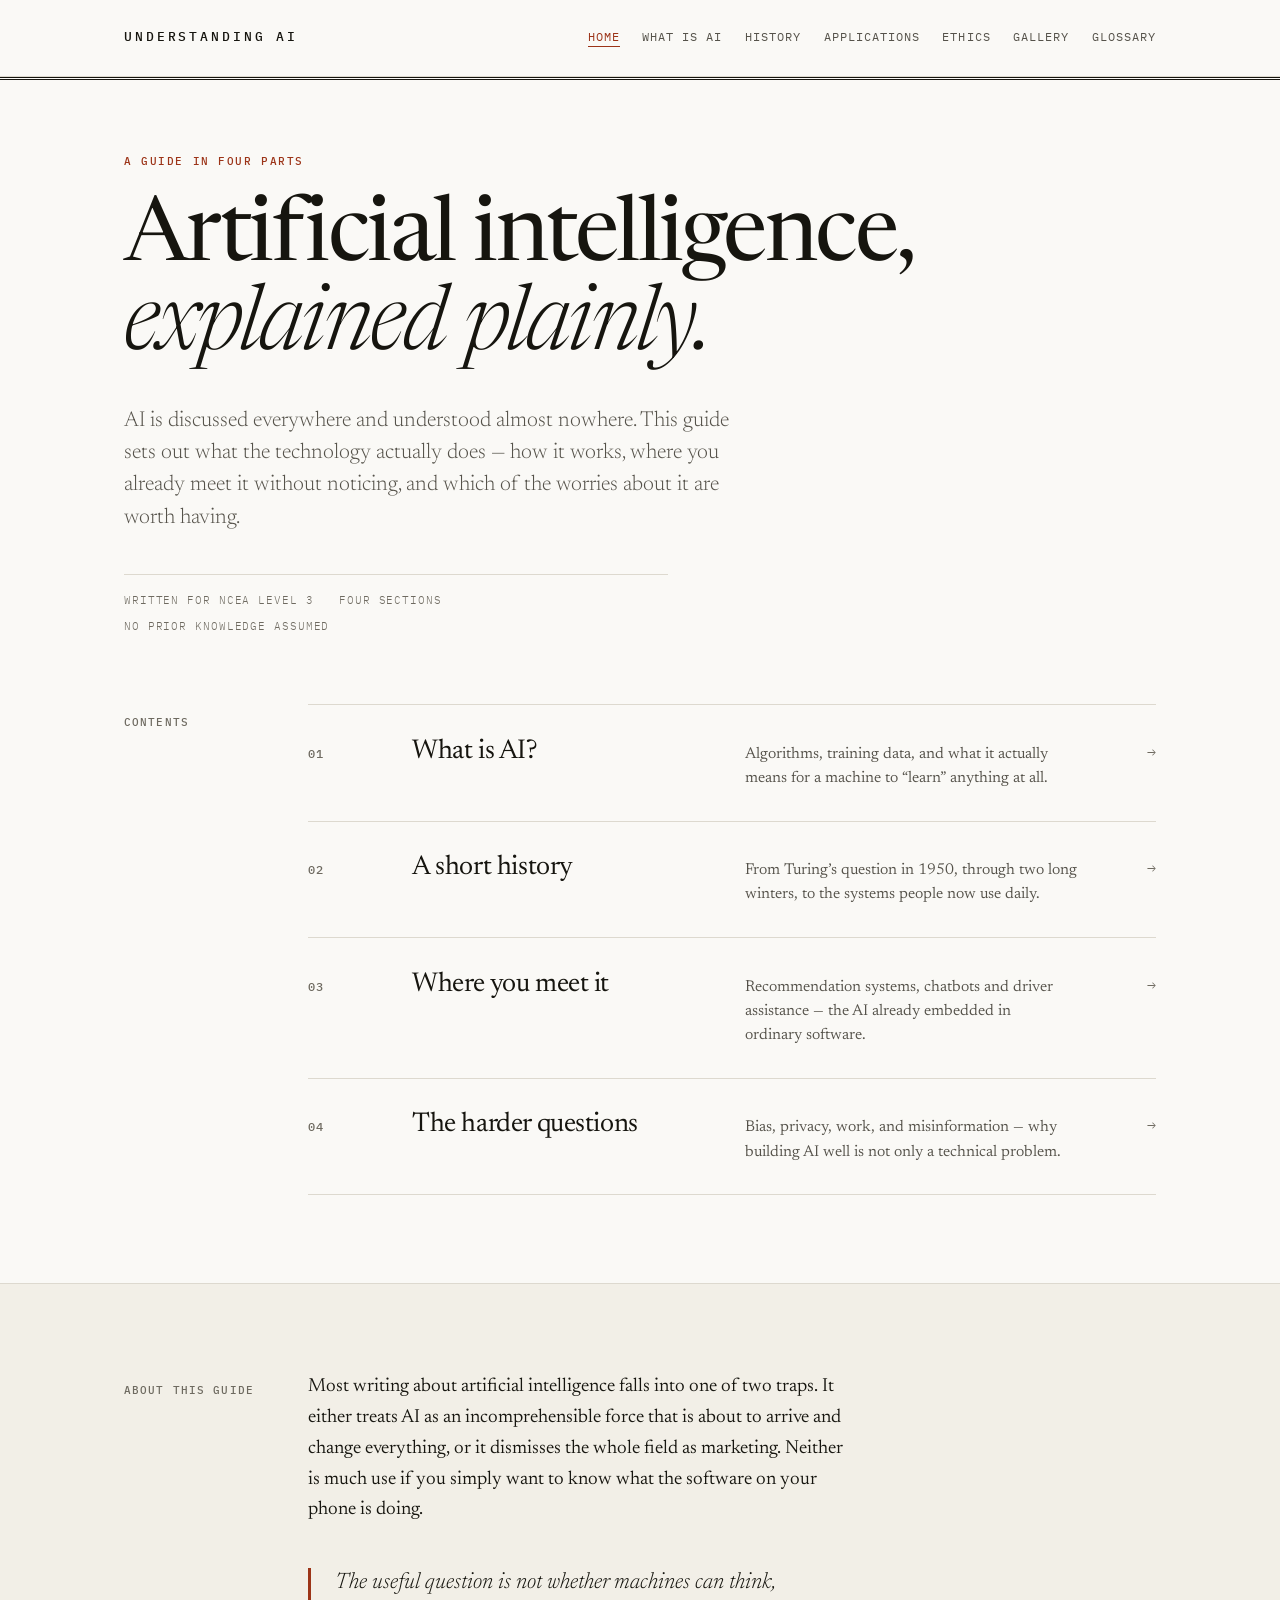
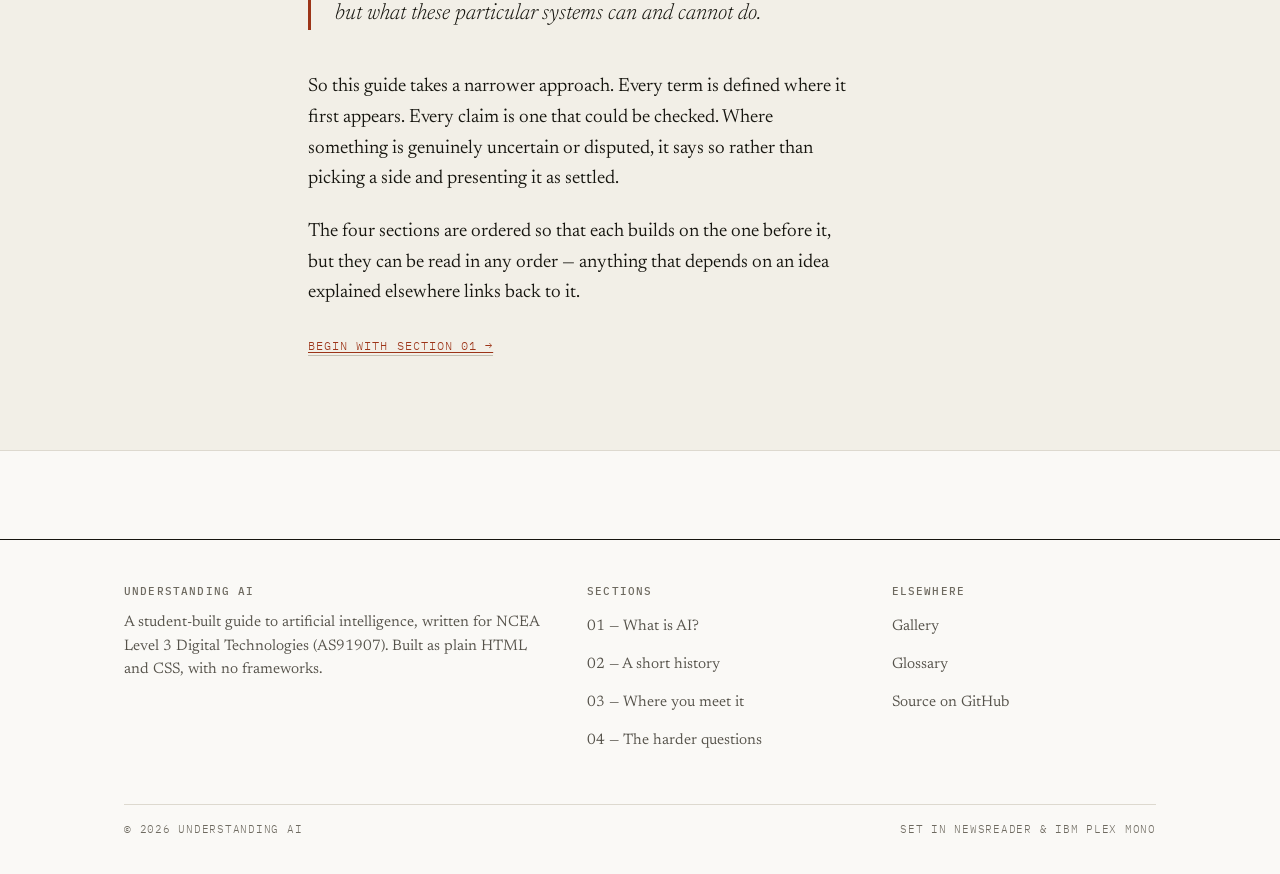
==== commit 7bfb8c5f: "Drop quiz and contact pages; add Gallery to the navigation Milestone 5 was skipped in favour of Mile" ====
--- a/index.html
+++ b/index.html
@@ -32,9 +32,8 @@
           <li><a class="nav__link" href="history.html">History</a></li>
           <li><a class="nav__link" href="applications.html">Applications</a></li>
           <li><a class="nav__link" href="ethics.html">Ethics</a></li>
+          <li><a class="nav__link" href="gallery.html">Gallery</a></li>
           <li><a class="nav__link" href="glossary.html">Glossary</a></li>
-          <li><a class="nav__link" href="quiz.html">Quiz</a></li>
-          <li><a class="nav__link" href="contact.html">Contact</a></li>
         </ul>
       </nav>
     </div>
@@ -185,8 +184,6 @@
           <ul class="colophon__list">
             <li><a href="gallery.html">Gallery</a></li>
             <li><a href="glossary.html">Glossary</a></li>
-            <li><a href="quiz.html">Test yourself</a></li>
-            <li><a href="contact.html">Contact</a></li>
             <li><a href="https://github.com/realistkrook/AS91907">Source on GitHub</a></li>
           </ul>
         </div>
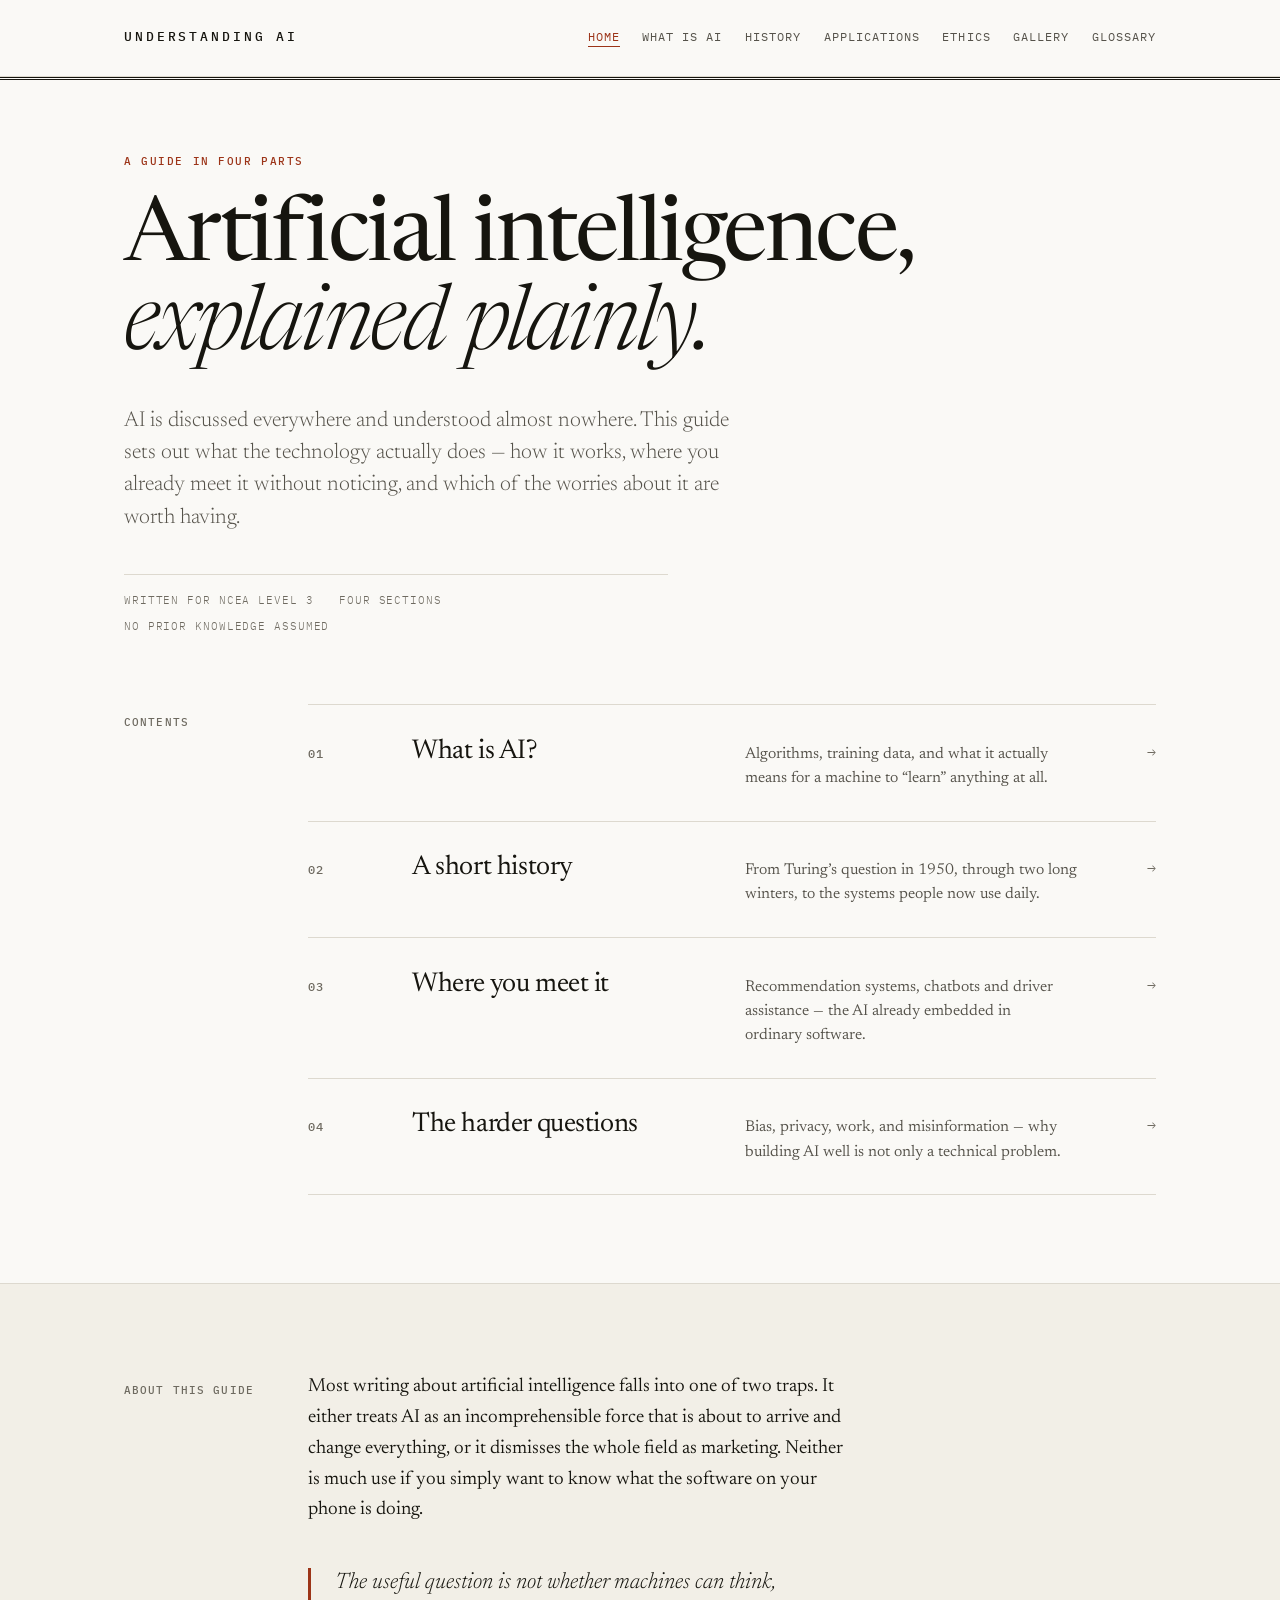
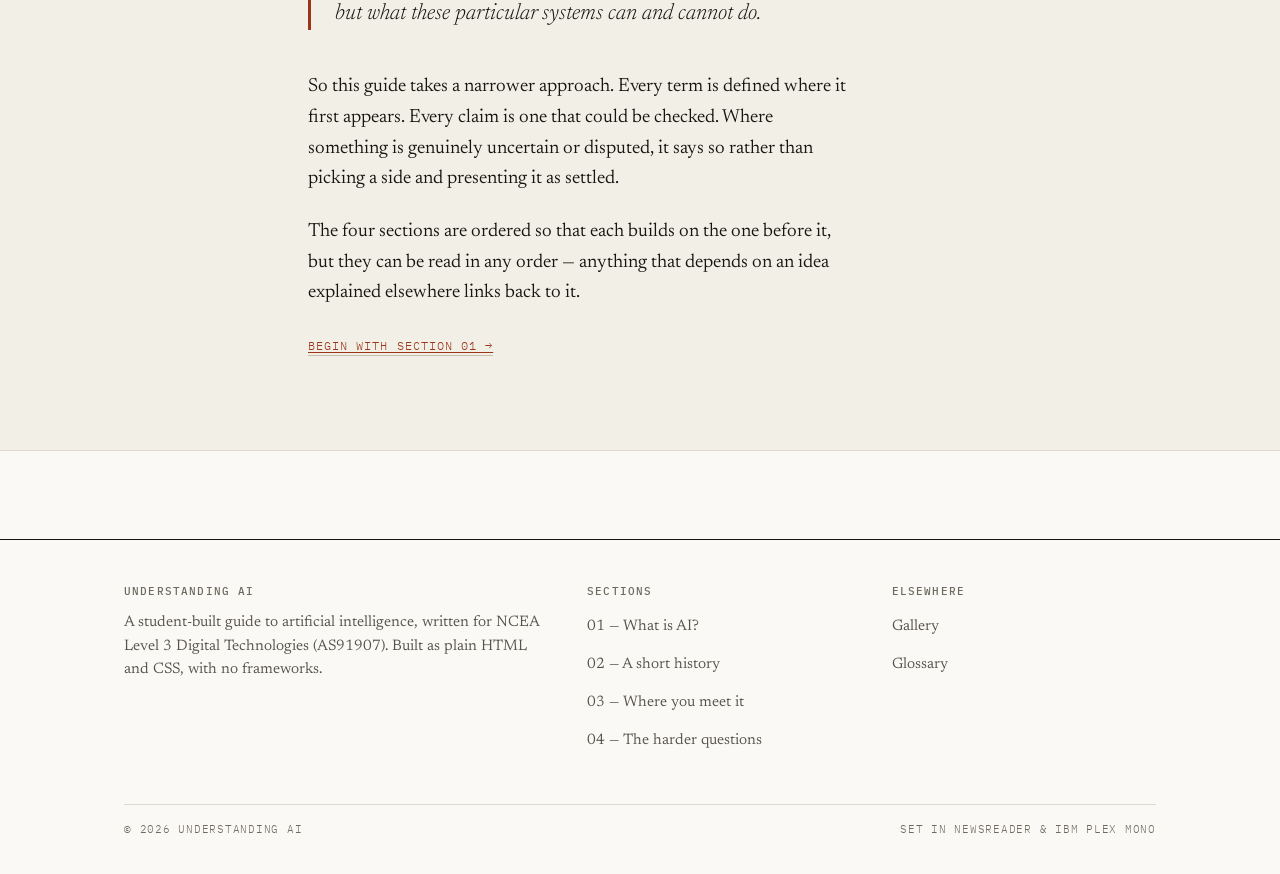
==== commit c2ff8123: "Remove footer link to the private source repository The repository is private, so "Source on GitHub"" ====
--- a/index.html
+++ b/index.html
@@ -184,7 +184,6 @@
           <ul class="colophon__list">
             <li><a href="gallery.html">Gallery</a></li>
             <li><a href="glossary.html">Glossary</a></li>
-            <li><a href="https://github.com/realistkrook/AS91907">Source on GitHub</a></li>
           </ul>
         </div>
 
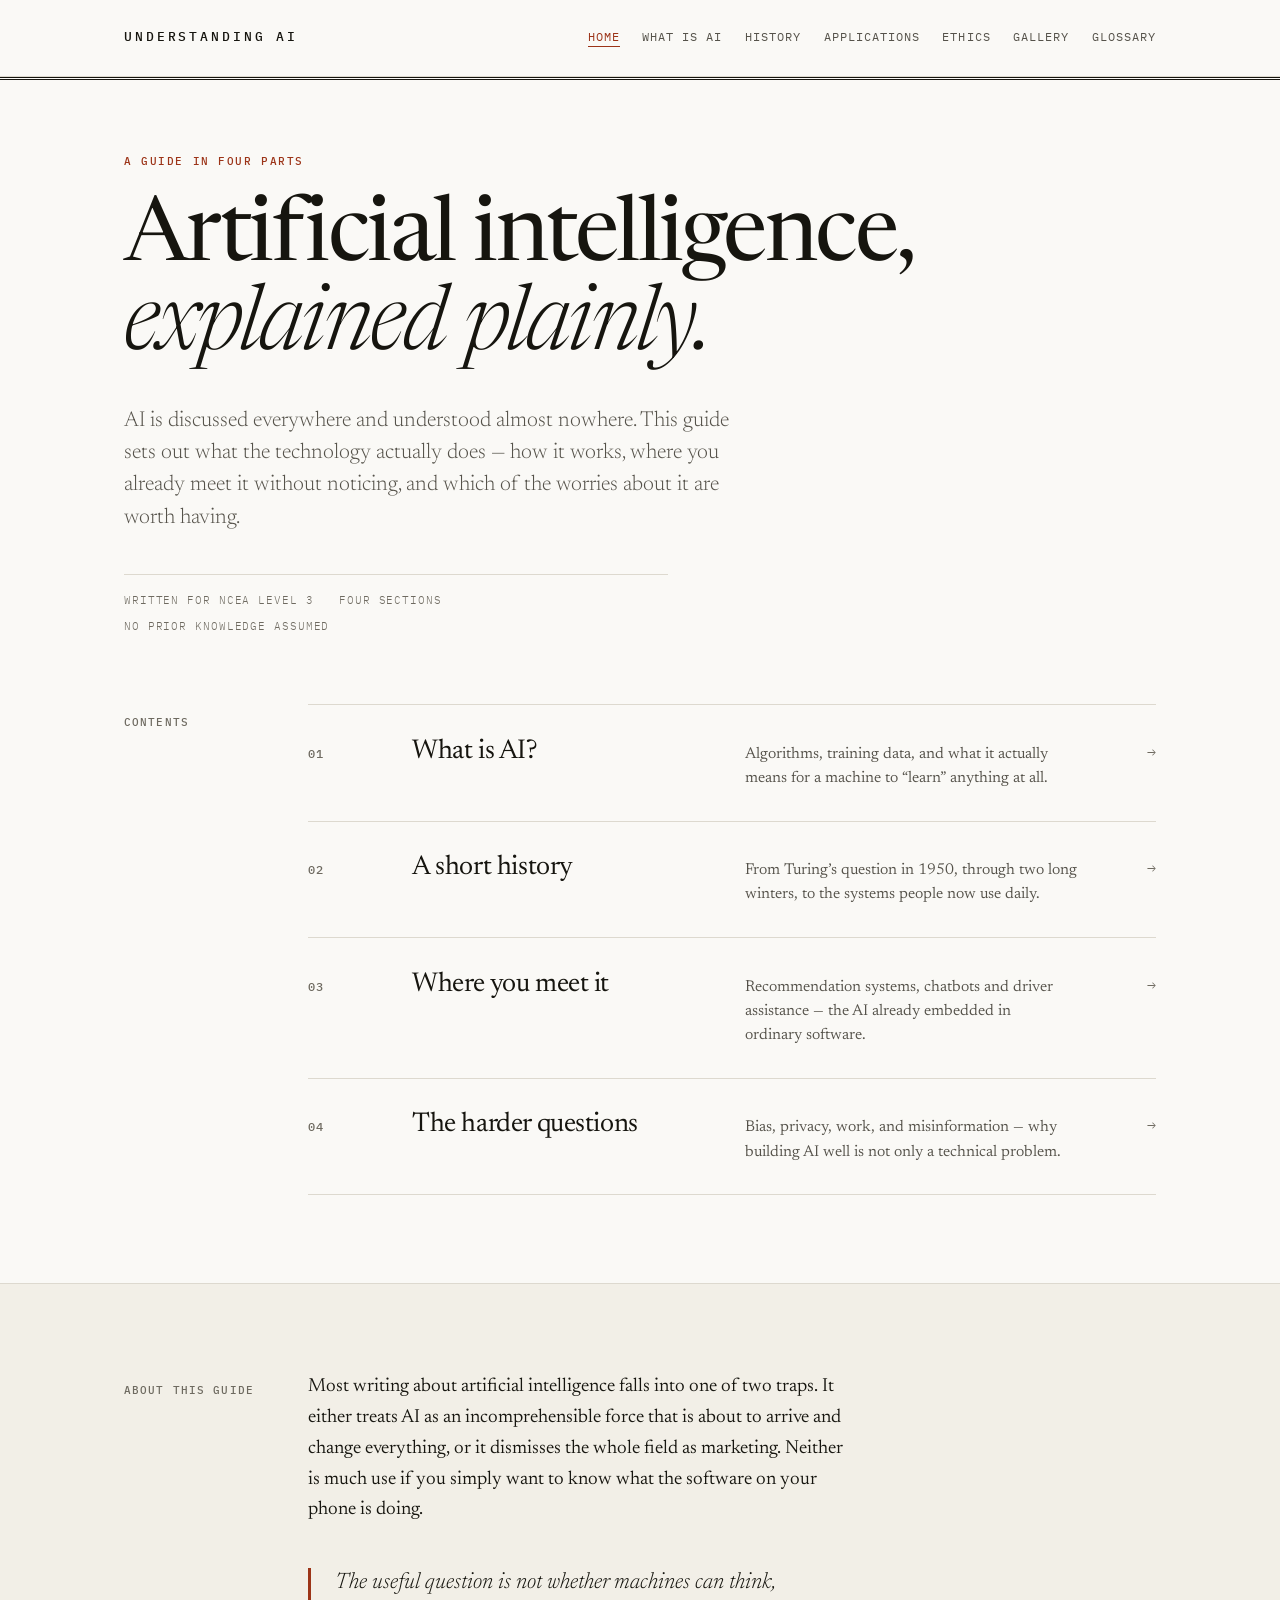
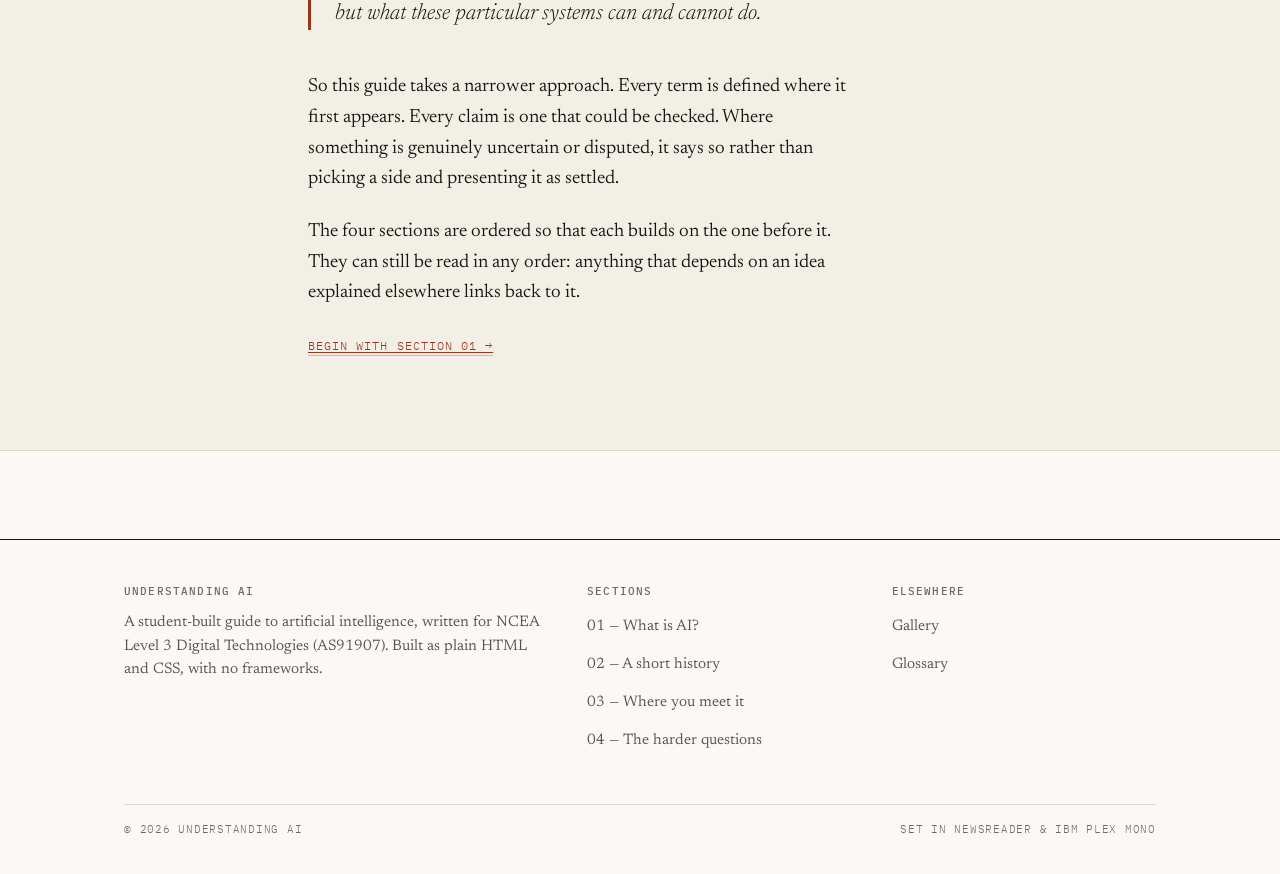
==== commit 835d4c70: "Split sentences over 30 words Readability: the baseline run found seven sentences over 30 words acro" ====
--- a/index.html
+++ b/index.html
@@ -139,9 +139,7 @@
           </p>
 
           <p>
-            The four sections are ordered so that each builds on the one
-            before it, but they can be read in any order — anything that
-            depends on an idea explained elsewhere links back to it.
+            The four sections are ordered so that each builds on the one before it. They can still be read in any order: anything that depends on an idea explained elsewhere links back to it.
           </p>
 
           <p style="margin-bottom:0">
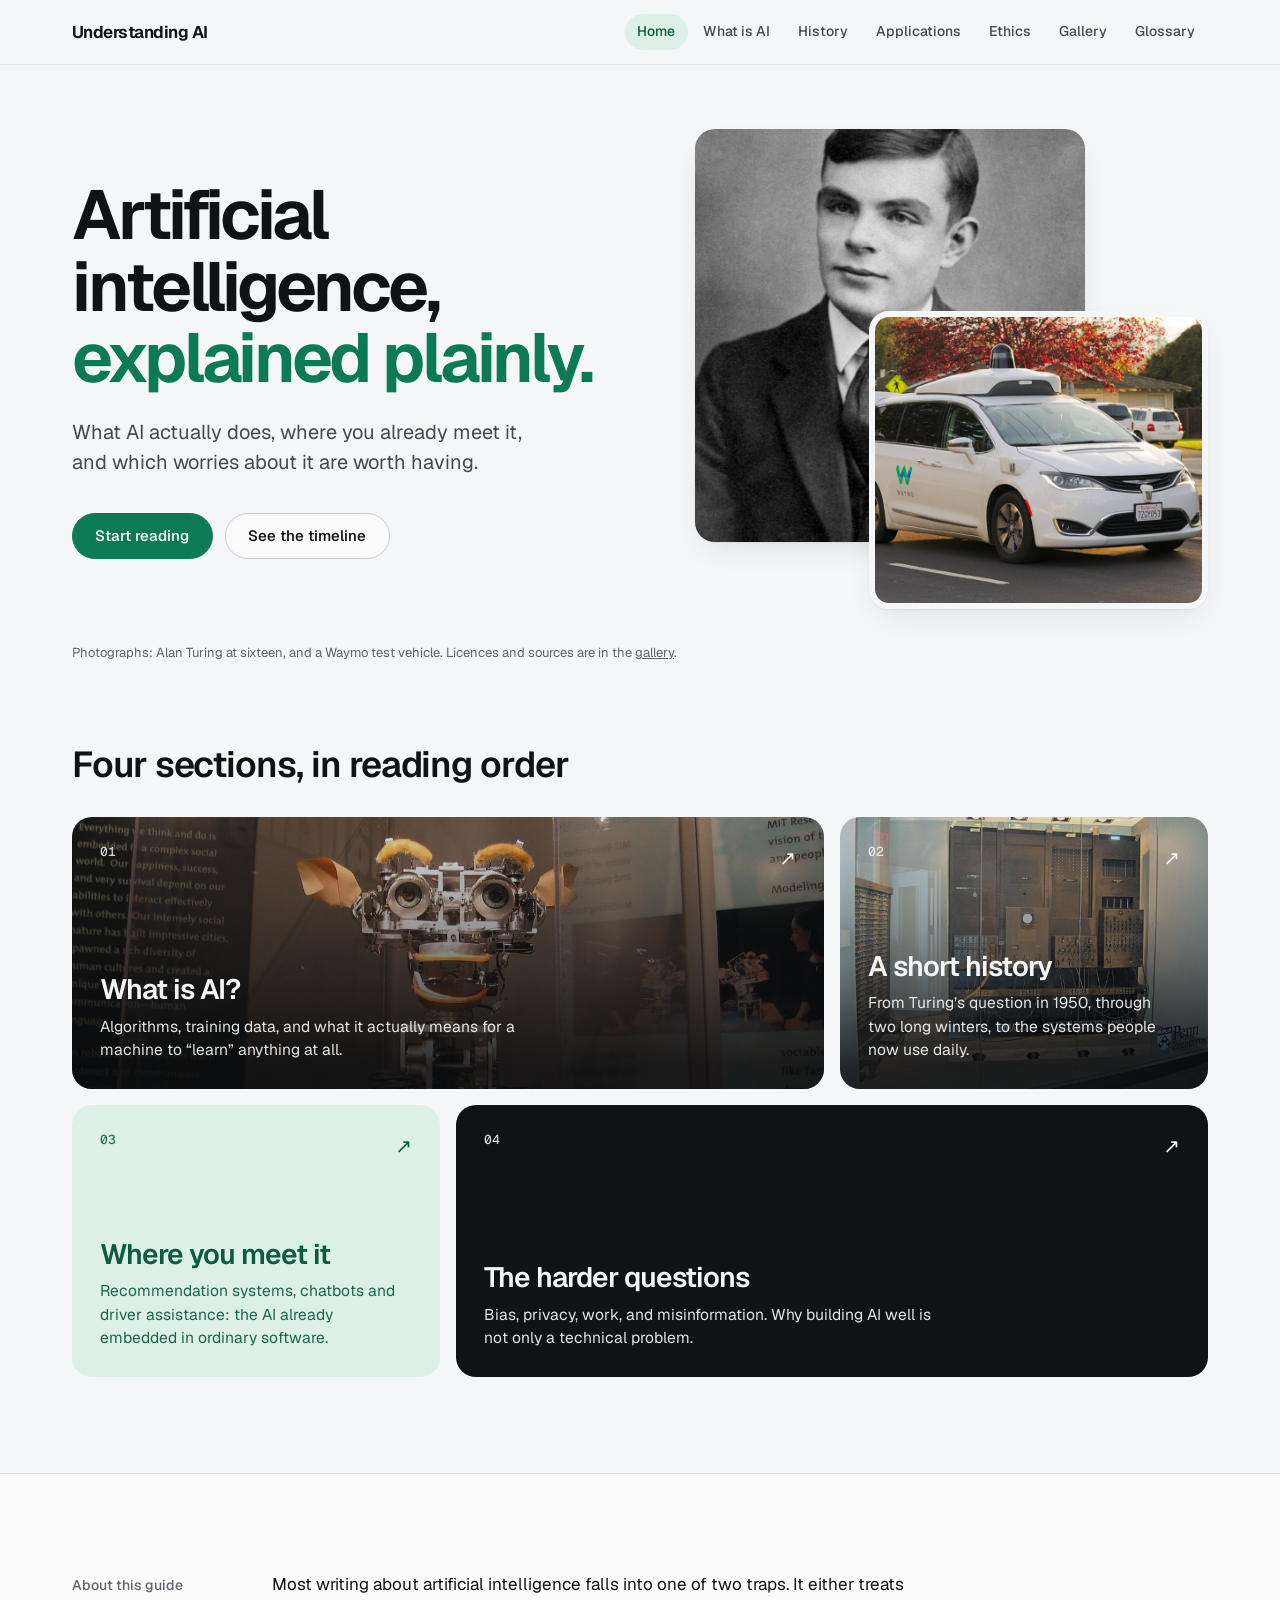
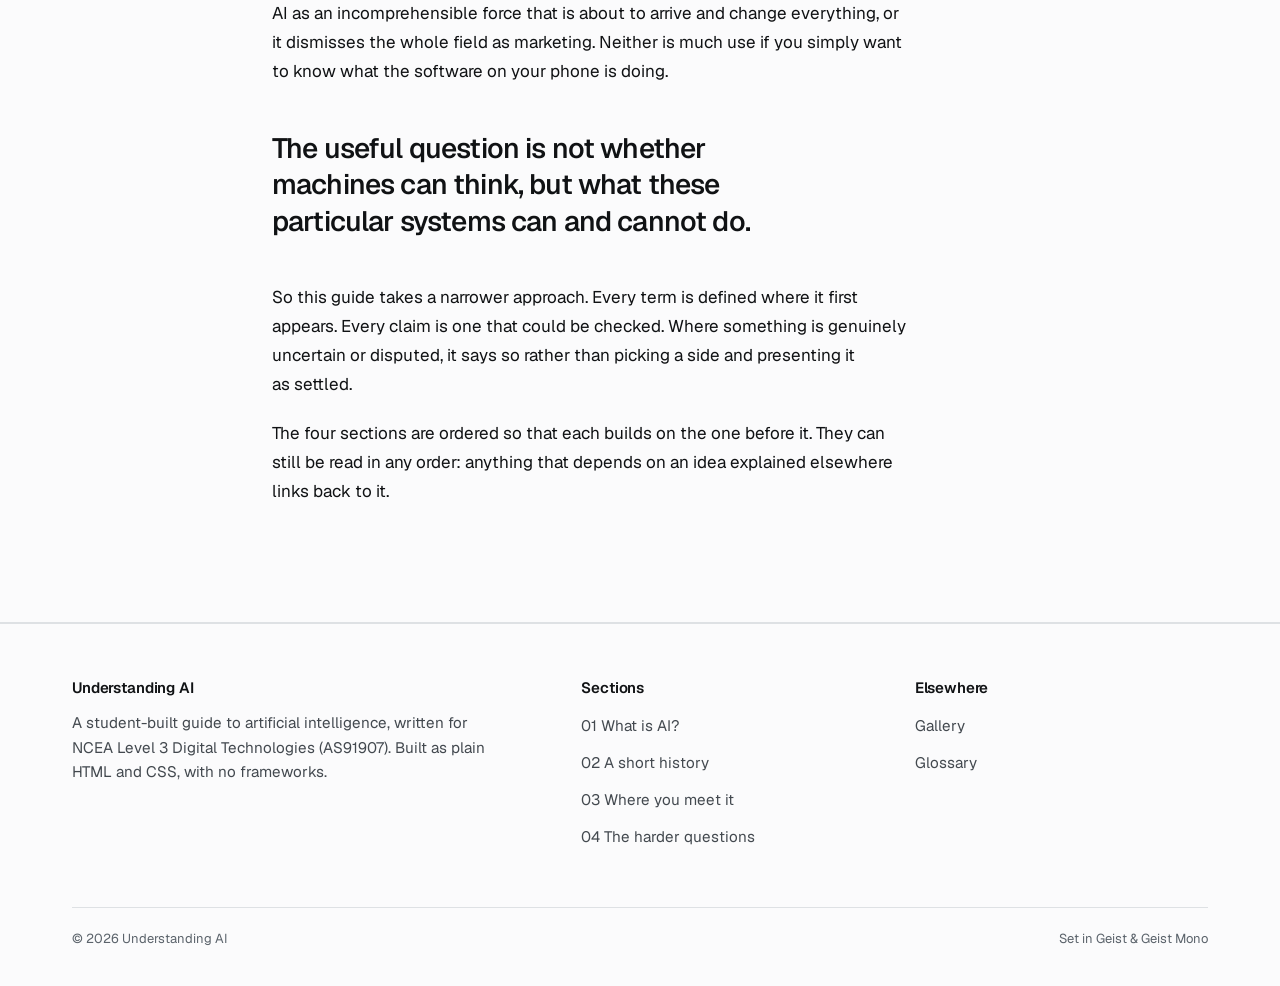
==== commit 0ba71aef: "Refresh site design and self-host fonts Replace the editorial styling with a responsive light/dark r" ====
--- a/index.html
+++ b/index.html
@@ -3,13 +3,9 @@
 <head>
   <meta charset="UTF-8">
   <meta name="viewport" content="width=device-width, initial-scale=1.0">
-  <title>Understanding AI — A plain-language guide to artificial intelligence</title>
+  <title>Understanding AI: A plain-language guide to artificial intelligence</title>
   <meta name="description"
         content="A plain-language guide to artificial intelligence: what it is, where it came from, where you already meet it, and which concerns about it are worth having.">
-  <link rel="preconnect" href="https://fonts.googleapis.com">
-  <link rel="preconnect" href="https://fonts.gstatic.com" crossorigin>
-  <link href="https://fonts.googleapis.com/css2?family=Newsreader:ital,opsz,wght@0,6..72,300..600;1,6..72,300..500&family=IBM+Plex+Mono:wght@400;500&display=swap"
-        rel="stylesheet">
   <link rel="stylesheet" href="css/style.css">
 </head>
 <body>
@@ -42,74 +38,87 @@
 
   <main id="main">
 
-    <!-- ===== Opening spread ========================================== -->
-    <section class="wrap opener">
-      <p class="opener__kicker">A guide in four parts</p>
-      <h1 class="opener__title">Artificial intelligence, <em>explained plainly.</em></h1>
-      <p class="standfirst">
-        AI is discussed everywhere and understood almost nowhere. This guide
-        sets out what the technology actually does — how it works, where you
-        already meet it without noticing, and which of the worries about it
-        are worth having.
-      </p>
-      <p class="byline">
-        <span>Written for NCEA Level&nbsp;3</span>
-        <span>Four sections</span>
-        <span>No prior knowledge assumed</span>
-      </p>
+    <!-- ===== Hero ====================================================
+         Message left, two real photographs right. Credits for every
+         photograph on the site are on the gallery page.
+         =============================================================== -->
+    <section class="wrap hero">
+      <div class="hero__copy">
+        <h1 class="hero__title">Artificial intelligence, <em>explained plainly.</em></h1>
+        <p class="hero__sub">
+          What AI actually does, where you already meet it, and which worries
+          about it are worth having.
+        </p>
+        <div class="actions">
+          <a class="btn btn--accent" href="what-is-ai.html">Start reading</a>
+          <a class="btn" href="history.html">See the timeline</a>
+        </div>
+      </div>
+
+      <div class="hero__media">
+        <figure class="hero__photo hero__photo--a">
+          <img src="images/turing.jpg" alt="Black and white portrait of Alan Turing as a teenager, in a dark jacket and tie." width="675" height="919" fetchpriority="high">
+        </figure>
+        <figure class="hero__photo hero__photo--b">
+          <img src="images/waymo.jpg" alt="A white self-driving Waymo minivan with a roof-mounted sensor array, parked on a suburban street." width="1200" height="648">
+        </figure>
+      </div>
+
+      <p class="hero__credit">Photographs: Alan Turing at sixteen, and a Waymo test vehicle. Licences and sources are in the <a href="gallery.html">gallery</a>.</p>
     </section>
 
     <!-- ===== Contents ================================================
-         A numbered index rather than a grid of cards: it carries more
-         information per row, and it states the reading order, which three
-         equal boxes cannot do.
-         ============================================================== -->
+         Four cells for four sections. Two carry photographs, one is a tint
+         of the accent and one is inverted, so the grid has rhythm.
+         =============================================================== -->
     <section class="wrap section" style="padding-top:0">
-      <div class="spread">
-        <p class="margin-note">Contents</p>
-        <div class="index">
-
-          <a class="index__row" href="what-is-ai.html">
-            <span class="index__num">01</span>
-            <span class="index__title">What is AI?</span>
-            <p class="index__blurb">
-              Algorithms, training data, and what it actually means for a
-              machine to &ldquo;learn&rdquo; anything at all.
-            </p>
-            <span class="index__mark" aria-hidden="true">&rarr;</span>
-          </a>
-
-          <a class="index__row" href="history.html">
-            <span class="index__num">02</span>
-            <span class="index__title">A short history</span>
-            <p class="index__blurb">
-              From Turing&rsquo;s question in 1950, through two long winters,
-              to the systems people now use daily.
-            </p>
-            <span class="index__mark" aria-hidden="true">&rarr;</span>
-          </a>
-
-          <a class="index__row" href="applications.html">
-            <span class="index__num">03</span>
-            <span class="index__title">Where you meet it</span>
-            <p class="index__blurb">
-              Recommendation systems, chatbots and driver assistance — the AI
-              already embedded in ordinary software.
-            </p>
-            <span class="index__mark" aria-hidden="true">&rarr;</span>
-          </a>
-
-          <a class="index__row" href="ethics.html">
-            <span class="index__num">04</span>
-            <span class="index__title">The harder questions</span>
-            <p class="index__blurb">
-              Bias, privacy, work, and misinformation — why building AI well
-              is not only a technical problem.
-            </p>
-            <span class="index__mark" aria-hidden="true">&rarr;</span>
-          </a>
-
-        </div>
+      <div class="bento-head">
+        <h2>Four sections, in reading order</h2>
+      </div>
+      <div class="bento">
+
+        <a class="tile tile--photo" href="what-is-ai.html">
+          <img class="tile__img" src="images/kismet.jpg" alt="" loading="lazy" decoding="async" width="1200" height="900">
+          <span class="tile__num">01</span>
+          <span class="tile__mark" aria-hidden="true">&nearr;</span>
+          <span class="tile__title">What is AI?</span>
+          <p class="tile__blurb">
+            Algorithms, training data, and what it actually means for a
+            machine to &ldquo;learn&rdquo; anything at all.
+          </p>
+        </a>
+
+        <a class="tile tile--photo" href="history.html">
+          <img class="tile__img" src="images/eniac.jpg" alt="" loading="lazy" decoding="async" width="1200" height="903">
+          <span class="tile__num">02</span>
+          <span class="tile__mark" aria-hidden="true">&nearr;</span>
+          <span class="tile__title">A short history</span>
+          <p class="tile__blurb">
+            From Turing&rsquo;s question in 1950, through two long winters,
+            to the systems people now use daily.
+          </p>
+        </a>
+
+        <a class="tile tile--soft" href="applications.html">
+          <span class="tile__num">03</span>
+          <span class="tile__mark" aria-hidden="true">&nearr;</span>
+          <span class="tile__title">Where you meet it</span>
+          <p class="tile__blurb">
+            Recommendation systems, chatbots and driver assistance: the AI
+            already embedded in ordinary software.
+          </p>
+        </a>
+
+        <a class="tile tile--ink" href="ethics.html">
+          <span class="tile__num">04</span>
+          <span class="tile__mark" aria-hidden="true">&nearr;</span>
+          <span class="tile__title">The harder questions</span>
+          <p class="tile__blurb">
+            Bias, privacy, work, and misinformation. Why building AI well
+            is not only a technical problem.
+          </p>
+        </a>
+
       </div>
     </section>
 
@@ -142,9 +151,6 @@
             The four sections are ordered so that each builds on the one before it. They can still be read in any order: anything that depends on an idea explained elsewhere links back to it.
           </p>
 
-          <p style="margin-bottom:0">
-            <a class="textlink" href="what-is-ai.html">Begin with section 01 &rarr;</a>
-          </p>
         </div>
       </div>
     </section>
@@ -170,10 +176,10 @@
         <div>
           <h2 class="colophon__heading">Sections</h2>
           <ul class="colophon__list">
-            <li><a href="what-is-ai.html">01 &mdash; What is AI?</a></li>
-            <li><a href="history.html">02 &mdash; A short history</a></li>
-            <li><a href="applications.html">03 &mdash; Where you meet it</a></li>
-            <li><a href="ethics.html">04 &mdash; The harder questions</a></li>
+            <li><a href="what-is-ai.html">01 What is AI?</a></li>
+            <li><a href="history.html">02 A short history</a></li>
+            <li><a href="applications.html">03 Where you meet it</a></li>
+            <li><a href="ethics.html">04 The harder questions</a></li>
           </ul>
         </div>
 
@@ -189,7 +195,7 @@
 
       <div class="colophon__foot">
         <span>&copy; 2026 Understanding AI</span>
-        <span>Set in Newsreader &amp; IBM Plex Mono</span>
+        <span>Set in Geist &amp; Geist Mono</span>
       </div>
     </div>
   </footer>
--- a/css/style.css
+++ b/css/style.css
@@ -1,56 +1,135 @@
 /* ==========================================================================
-   Understanding AI — Stylesheet
+   Understanding AI - Stylesheet
    AS91907 Digital Technologies 3.8
 
-   DESIGN DIRECTION — Editorial / Swiss information design
-   ------------------------------------------------------
-   The reference points are printed explanatory writing: a broadsheet
-   long-read, a well-set textbook, Tufte's page layouts. The reasoning is
-   that this site is almost entirely explanatory prose, so it should be
-   built like something made to be *read*, not like a product landing page.
-
-   The rules that follow from that:
-     - Paper, not dark mode. Long reading is easier on a light ground.
-     - Serif for prose. Mono for anything that labels, numbers or indexes.
-     - Hairline rules and numbered rows instead of boxes and cards.
-     - Exactly one accent colour, used sparingly and never decoratively.
-     - No gradients, no drop shadows, no rounded corners, no icon-per-heading.
-
-   All colour pairings verified against WCAG 2.1 AA before any page was
-   built — see docs/style-guide.md and docs/check-contrast.py.
+   DESIGN DIRECTION - Clean modern reading UI
+   ------------------------------------------
+   This site is mostly explanatory prose for students, so the interface has
+   to disappear into the reading. The language is a cool neutral ground, one
+   emerald accent, a single sans family (Geist) with a mono companion for
+   numbers, soft but restrained corners, and images used as real content.
+
+   Rules that follow:
+     - Light and dark both designed. Follows the visitor's system setting.
+     - One accent colour. It marks state, links and the primary action only.
+     - One shape system: 20px for media and large surfaces, 12px for small
+       surfaces, full pill for anything you press (buttons, nav, filters).
+     - Motion carries meaning: page-load hierarchy, hover feedback, press
+       feedback and a reading-progress bar. Nothing loops. All of it stops
+       under prefers-reduced-motion.
+     - No gradients as decoration, no glows. The only gradient is the scrim
+       that keeps white text readable over a photograph.
+
+   All colour pairings verified against WCAG 2.1 AA in both modes - see
+   docs/style-guide.md and docs/check-contrast.py.
    ========================================================================== */
 
 /* --------------------------------------------------------------------------
+   0. Fonts - self-hosted
+   Served from this site rather than Google Fonts, so no visitor's IP address
+   is sent to a third party and the typography works offline. Both are
+   variable fonts, so one file per subset covers every weight. Latin Extended
+   carries the macron vowels (a e i o u with macrons) used in te reo Maori;
+   the browser only downloads it when a page uses one of those characters.
+   Licensed under the SIL Open Font License 1.1 (see /fonts).
+   -------------------------------------------------------------------------- */
+@font-face {
+  font-family: "Geist";
+  font-style: normal;
+  font-weight: 100 900;
+  font-display: swap;
+  src: url("../fonts/geist-latin-ext.woff2") format("woff2");
+  unicode-range: U+0100-02BA, U+02BD-02C5, U+02C7-02CC, U+02CE-02D7, U+02DD-02FF, U+0304, U+0308, U+0329, U+1D00-1DBF, U+1E00-1E9F, U+1EF2-1EFF, U+2020, U+20A0-20AB, U+20AD-20C0, U+2113, U+2C60-2C7F, U+A720-A7FF;
+}
+@font-face {
+  font-family: "Geist";
+  font-style: normal;
+  font-weight: 100 900;
+  font-display: swap;
+  src: url("../fonts/geist-latin.woff2") format("woff2");
+  unicode-range: U+0000-00FF, U+0131, U+0152-0153, U+02BB-02BC, U+02C6, U+02DA, U+02DC, U+0304, U+0308, U+0329, U+2000-206F, U+20AC, U+2122, U+2191, U+2193, U+2212, U+2215, U+FEFF, U+FFFD;
+}
+@font-face {
+  font-family: "Geist Mono";
+  font-style: normal;
+  font-weight: 100 900;
+  font-display: swap;
+  src: url("../fonts/geist-mono-latin-ext.woff2") format("woff2");
+  unicode-range: U+0100-02BA, U+02BD-02C5, U+02C7-02CC, U+02CE-02D7, U+02DD-02FF, U+0304, U+0308, U+0329, U+1D00-1DBF, U+1E00-1E9F, U+1EF2-1EFF, U+2020, U+20A0-20AB, U+20AD-20C0, U+2113, U+2C60-2C7F, U+A720-A7FF;
+}
+@font-face {
+  font-family: "Geist Mono";
+  font-style: normal;
+  font-weight: 100 900;
+  font-display: swap;
+  src: url("../fonts/geist-mono-latin.woff2") format("woff2");
+  unicode-range: U+0000-00FF, U+0131, U+0152-0153, U+02BB-02BC, U+02C6, U+02DA, U+02DC, U+0304, U+0308, U+0329, U+2000-206F, U+20AC, U+2122, U+2191, U+2193, U+2212, U+2215, U+FEFF, U+FFFD;
+}
+
+/* --------------------------------------------------------------------------
    1. Design tokens
    -------------------------------------------------------------------------- */
 :root {
-  /* Ground */
-  --paper:      #FAF9F6;
-  --band:       #F2EFE7;   /* subtle tinted band for set-apart sections */
-
-  /* Ink — three levels only, so hierarchy stays legible */
-  --ink:        #16150F;   /* 17.37:1 on paper */
-  --ink-2:      #55524A;   /*  7.41:1 on paper */
-  --ink-3:      #6E6A60;   /*  5.12:1 on paper, 4.69:1 on band */
-
-  /* One accent. Oxide red — the colour of printers' ink, not of software. */
-  --accent:     #9C3418;   /*  6.84:1 on paper */
-
-  /* Rules */
-  --rule:       #DDD9CF;
-  --rule-mid:   #C4BFB2;
+  color-scheme: light dark;
+
+  /* Ground and surfaces */
+  --bg:         #F5F6F7;
+  --surface:    #FBFBFC;   /* raised surfaces: cards, header */
+  --surface-2:  #ECEEF0;   /* tinted surfaces: asides, tracks */
+
+  /* Ink - three levels only, so hierarchy stays legible */
+  --ink:        #101214;   /* 17.35:1 on bg */
+  --ink-2:      #43494F;   /*  8.42:1 on bg */
+  --ink-3:      #5B636B;   /*  5.64:1 on bg, 5.25:1 on surface-2 */
+
+  /* One accent */
+  --accent:     #0B7A55;   /*  4.94:1 on bg */
+  --accent-ink: #F5F6F7;   /* text placed on the accent, 4.94:1 */
+  --accent-soft:#DDF0E8;   /* quiet tint of the accent for large surfaces */
+  --on-soft:    #0A5B40;   /* text on accent-soft */
+
+  /* Lines */
+  --line:       #DEE1E4;
+  --line-2:     #C5CAD0;
+
+  /* Shadows are tinted to the ground, never pure black */
+  --shadow: 0 1px 2px rgb(16 18 20 / .05), 0 12px 32px -12px rgb(16 18 20 / .14);
 
   /* Type */
-  --serif: "Newsreader", "Iowan Old Style", "Palatino Linotype", Georgia, serif;
-  --mono:  "IBM Plex Mono", "SFMono-Regular", Menlo, Consolas, monospace;
-
-  /* Measure — the single most important typographic decision on a text site */
-  --measure: 34rem;
-
-  /* Rhythm */
-  --gap:   1.5rem;
-  --stack: 2.5rem;
-  --bay:   5.5rem;   /* space between major sections */
+  --sans: "Geist", ui-sans-serif, system-ui, -apple-system, "Segoe UI", Roboto, sans-serif;
+  --mono: "Geist Mono", ui-monospace, "SFMono-Regular", Menlo, Consolas, monospace;
+
+  /* Shape system */
+  --r-lg:   20px;
+  --r-md:   12px;
+  --r-pill: 999px;
+
+  /* Measure and rhythm */
+  --measure: 40rem;
+  --bay:     6rem;     /* space between major sections */
+  --ease:    cubic-bezier(.16, 1, .3, 1);
+
+  /* The only z-index layers: header, then skip link */
+  --z-header: 50;
+  --z-skip:   100;
+}
+
+@media (prefers-color-scheme: dark) {
+  :root:not([data-theme="light"]) {
+    --bg:         #0D0F11;
+    --surface:    #14171A;
+    --surface-2:  #1B1F23;
+    --ink:        #ECEEEF;   /* 16.5:1 on bg */
+    --ink-2:      #B4BAC0;   /*  9.81:1 */
+    --ink-3:      #8D959D;   /*  6.33:1, 5.46:1 on surface-2 */
+    --accent:     #4FD6A3;   /* 10.5:1 */
+    --accent-ink: #07120E;   /* 10.42:1 on accent */
+    --accent-soft:#12261F;
+    --on-soft:    #7BE3BC;
+    --line:       #262B30;
+    --line-2:     #3A4148;
+    --shadow: 0 1px 2px rgb(0 0 0 / .4), 0 12px 32px -12px rgb(0 0 0 / .6);
+  }
 }
 
 /* --------------------------------------------------------------------------
@@ -60,31 +139,31 @@
 
 html {
   -webkit-text-size-adjust: 100%;
+  scroll-padding-top: 5.5rem;
 }
 
 body {
   margin: 0;
-  background: var(--paper);
+  background: var(--bg);
   color: var(--ink);
-  font-family: var(--serif);
-  font-size: 1.1875rem;
-  line-height: 1.62;
-  font-weight: 380;
+  font-family: var(--sans);
+  font-size: 1.0625rem;
+  line-height: 1.7;
+  font-weight: 400;
   -webkit-font-smoothing: antialiased;
   text-rendering: optimizeLegibility;
 }
 
-/* Prose gets a proper measure and pretty wrapping. */
 p {
-  margin: 0 0 1.15em;
+  margin: 0 0 1.2em;
   max-width: var(--measure);
   text-wrap: pretty;
 }
 
 h1, h2, h3 {
-  font-weight: 500;
-  line-height: 1.14;
-  letter-spacing: -0.015em;
+  font-weight: 600;
+  line-height: 1.12;
+  letter-spacing: -0.03em;
   text-wrap: balance;
   margin: 0;
 }
@@ -95,38 +174,35 @@
 
 hr {
   height: 0;
-  margin: var(--stack) 0;
+  margin: 2.5rem 0;
   border: 0;
-  border-top: 1px solid var(--rule);
+  border-top: 1px solid var(--line);
   max-width: var(--measure);
 }
 
-::selection { background: #EADFCB; }
-
-/* Focus ring — square, to match everything else. Never removed. */
+::selection { background: var(--accent); color: var(--accent-ink); }
+
 :focus-visible {
   outline: 2px solid var(--accent);
   outline-offset: 3px;
+  border-radius: 4px;
 }
 
 .skip-link {
   position: absolute;
   left: -9999px;
-  z-index: 200;
-  padding: 0.6rem 1rem;
+  z-index: var(--z-skip);
+  padding: 0.7rem 1.1rem;
+  border-radius: var(--r-pill);
   background: var(--ink);
-  color: var(--paper);
-  font-family: var(--mono);
-  font-size: 0.75rem;
-  letter-spacing: 0.08em;
-  text-transform: uppercase;
+  color: var(--bg);
+  font-size: 0.875rem;
+  font-weight: 500;
   text-decoration: none;
 }
-.skip-link:focus { left: 1.5rem; top: 1.5rem; }
-
-/* Available to screen readers, hidden visually. Used for table captions,
-   which describe a table to assistive technology without repeating a
-   heading that is already visible above it. */
+.skip-link:focus { left: 1rem; top: 1rem; }
+
+/* Available to screen readers, hidden visually. */
 .visually-hidden {
   position: absolute;
   width: 1px;
@@ -145,502 +221,577 @@
    -------------------------------------------------------------------------- */
 .wrap {
   width: 100%;
-  max-width: 68rem;
+  max-width: 74rem;
   margin-inline: auto;
-  padding-inline: 1.75rem;
-}
-
-/* Two-column editorial grid: a narrow marginal column for labels and
-   metadata, and a wide column for the actual content. This is the
-   structural idea the whole site is built on. */
+  padding-inline: 1.5rem;
+}
+
+/* Two columns: a sticky label rail and the content. On a long page the rail
+   keeps the reader oriented; it is not decoration. */
 .spread {
   display: grid;
-  grid-template-columns: 8.5rem minmax(0, 1fr);
-  gap: 0 3rem;
+  grid-template-columns: 9rem minmax(0, 1fr);
+  gap: 0 3.5rem;
 }
 @media (max-width: 800px) {
-  .spread { grid-template-columns: 1fr; gap: 0.75rem; }
-}
-
-/* A label that sits in the margin, opposite the content it names. */
+  .spread { grid-template-columns: minmax(0, 1fr); gap: 0.5rem; }
+}
+
 .margin-note {
-  font-family: var(--mono);
-  font-size: 0.7rem;
+  position: sticky;
+  top: 5.5rem;
+  align-self: start;
+  margin: 0;
+  padding-top: 0.35rem;
+  font-size: 0.875rem;
   font-weight: 500;
-  letter-spacing: 0.1em;
-  text-transform: uppercase;
+  line-height: 1.4;
   color: var(--ink-3);
-  padding-top: 0.55rem;
+}
+@media (max-width: 800px) {
+  .margin-note { position: static; padding-top: 0; }
 }
 
 .section { padding-block: var(--bay); }
 .section--band {
-  background: var(--band);
-  border-block: 1px solid var(--rule);
-}
-
-/* --------------------------------------------------------------------------
-   4. Masthead
-   The double rule under the masthead is lifted straight from newspaper
-   practice: one hairline, a sliver of space, then a heavy rule.
+  background: var(--surface);
+  border-block: 1px solid var(--line);
+}
+
+/* --------------------------------------------------------------------------
+   4. Reading progress
+   A thin bar tied to scroll position. It answers "how far through am I?"
+   on long pages. Only where scroll-driven animation is supported.
+   -------------------------------------------------------------------------- */
+@supports (animation-timeline: scroll()) {
+  @media (prefers-reduced-motion: no-preference) {
+    body::before {
+      content: "";
+      position: fixed;
+      inset: 0 0 auto 0;
+      height: 3px;
+      background: var(--accent);
+      transform-origin: 0 50%;
+      transform: scaleX(0);
+      z-index: var(--z-header);
+      pointer-events: none;
+      animation: progress linear both;
+      animation-timeline: scroll(root block);
+    }
+  }
+}
+@keyframes progress { to { transform: scaleX(1); } }
+
+/* --------------------------------------------------------------------------
+   5. Header and navigation
    -------------------------------------------------------------------------- */
 .masthead {
-  border-bottom: 1px solid var(--rule);
-  background: var(--paper);
-}
+  position: sticky;
+  top: 0;
+  z-index: var(--z-header);
+  background: color-mix(in srgb, var(--bg) 82%, transparent);
+  -webkit-backdrop-filter: blur(14px) saturate(160%);
+  backdrop-filter: blur(14px) saturate(160%);
+  border-bottom: 1px solid var(--line);
+}
+@media (prefers-reduced-transparency: reduce) {
+  .masthead { background: var(--bg); -webkit-backdrop-filter: none; backdrop-filter: none; }
+}
+.masthead__rule { display: none; }
 
 .masthead__inner {
   display: flex;
-  align-items: baseline;
+  align-items: center;
   justify-content: space-between;
   gap: 1.5rem;
-  padding-block: 1.4rem;
+  min-height: 4rem;
 }
 
 .wordmark {
-  font-family: var(--mono);
-  font-size: 0.82rem;
-  font-weight: 500;
-  letter-spacing: 0.22em;
-  text-transform: uppercase;
+  font-size: 1.0625rem;
+  font-weight: 650;
+  letter-spacing: -0.03em;
   text-decoration: none;
   white-space: nowrap;
 }
-.wordmark:hover { color: var(--accent); }
-
-.masthead__rule {
-  height: 3px;
-  border-top: 1px solid var(--ink);
-  border-bottom: 1px solid var(--ink);
-  background: transparent;
-}
-
-/* --- Navigation ---------------------------------------------------------- */
+
 .nav__list {
   display: flex;
-  align-items: baseline;
-  gap: 1.4rem;
+  align-items: center;
+  gap: 0.15rem;
   margin: 0;
   padding: 0;
   list-style: none;
 }
 
 .nav__link {
-  font-family: var(--mono);
-  font-size: 0.72rem;
-  font-weight: 400;
-  letter-spacing: 0.09em;
-  text-transform: uppercase;
+  display: block;
+  padding: 0.4rem 0.8rem;
+  border-radius: var(--r-pill);
+  font-size: 0.875rem;
+  font-weight: 500;
   color: var(--ink-2);
   text-decoration: none;
-  padding-bottom: 2px;
-  border-bottom: 1px solid transparent;
-  transition: color 0.12s, border-color 0.12s;
-}
-.nav__link:hover {
-  color: var(--ink);
-  border-bottom-color: var(--ink);
-}
+  white-space: nowrap;
+  transition: color .2s var(--ease), background-color .2s var(--ease);
+}
+.nav__link:hover { color: var(--ink); background: var(--surface-2); }
 .nav__link[aria-current="page"] {
-  color: var(--accent);
-  border-bottom-color: var(--accent);
-}
-
-/* Menu toggle — set as a word, not an icon. A ☰ glyph would be the only
-   pictogram on the entire site; a label is more consistent and clearer. */
+  color: var(--on-soft);
+  background: var(--accent-soft);
+}
+
 .nav__toggle {
   display: none;
-  padding: 0.35rem 0;
-  background: none;
-  border: 0;
-  border-bottom: 1px solid var(--ink);
+  min-height: 44px;
+  min-width: 44px;
+  padding: 0 1rem;
+  border: 1px solid var(--line-2);
+  border-radius: var(--r-pill);
+  background: var(--surface);
   color: var(--ink);
-  font-family: var(--mono);
-  font-size: 0.72rem;
-  letter-spacing: 0.09em;
-  text-transform: uppercase;
+  font-family: inherit;
+  font-size: 0.875rem;
+  font-weight: 500;
   cursor: pointer;
 }
-
-@media (max-width: 860px) {
+.nav__toggle:active { transform: scale(.97); }
+
+@media (max-width: 960px) {
   .nav__toggle { display: block; }
+  .nav { position: absolute; inset: 100% 0 auto 0; }
   .nav__list {
     display: none;
     flex-direction: column;
-    align-items: flex-start;
+    align-items: stretch;
     gap: 0;
-    padding-bottom: 0.75rem;
+    padding: 0.5rem 1.5rem 1rem;
+    background: var(--bg);
+    border-bottom: 1px solid var(--line);
   }
   .nav__list.is-open { display: flex; }
   .nav__link {
-    display: block;
-    width: 100%;
-    padding-block: 0.7rem;
-    border-bottom: 1px solid var(--rule);
-    font-size: 0.78rem;
+    padding: 0.85rem 0.25rem;
+    border-radius: 0;
+    border-bottom: 1px solid var(--line);
+    font-size: 1rem;
+    background: none;
   }
-  .masthead__inner { flex-wrap: wrap; }
-  .nav { width: 100%; }
-}
-
-/* --------------------------------------------------------------------------
-   5. Opening spread (hero)
-   -------------------------------------------------------------------------- */
-.opener { padding-block: 4.5rem 3.5rem; }
-
-.opener__kicker {
-  font-family: var(--mono);
-  font-size: 0.7rem;
-  font-weight: 500;
-  letter-spacing: 0.14em;
-  text-transform: uppercase;
+  .nav__link:hover { background: none; }
+  .nav__link[aria-current="page"] { background: none; color: var(--accent); }
+  .masthead__inner { position: relative; }
+}
+
+/* --------------------------------------------------------------------------
+   6. Home hero
+   Asymmetric split: the message on the left, two photographs on the right.
+   The photographs are real content (Turing, a Waymo vehicle), not texture.
+   -------------------------------------------------------------------------- */
+.hero {
+  display: grid;
+  grid-template-columns: minmax(0, 1.05fr) minmax(0, .95fr);
+  gap: 3.5rem;
+  align-items: center;
+  padding-block: 4rem 5rem;
+}
+
+.hero__title {
+  font-size: clamp(2.5rem, 5.4vw, 4.5rem);
+  font-weight: 650;
+  line-height: 1.03;
+  letter-spacing: -0.045em;
+  max-width: 13ch;
+}
+.hero__title em {
+  font-style: normal;
   color: var(--accent);
-  margin: 0 0 1.6rem;
-}
-
-.opener__title {
-  font-size: clamp(2.9rem, 8.5vw, 5.6rem);
-  font-weight: 400;
-  line-height: 0.99;
-  letter-spacing: -0.028em;
-  margin: 0;
-  max-width: 15ch;
-}
-.opener__title em {
-  font-style: italic;
-  font-weight: 300;
-}
-
-/* The standfirst — the larger intro paragraph under a headline. */
-.standfirst {
-  margin: 2rem 0 0;
-  max-width: 40rem;
-  font-size: 1.35rem;
+}
+
+.hero__sub {
+  margin: 1.5rem 0 0;
+  max-width: 30rem;
+  font-size: 1.25rem;
   line-height: 1.5;
-  font-weight: 300;
   color: var(--ink-2);
 }
 
-.byline {
+.actions {
   display: flex;
   flex-wrap: wrap;
-  gap: 0.5rem 1.6rem;
-  margin-top: 2.5rem;
-  padding-top: 1rem;
-  border-top: 1px solid var(--rule);
+  gap: 0.75rem;
+  align-items: center;
+  margin-top: 2.25rem;
+}
+
+.hero__media {
+  position: relative;
+  min-height: 30rem;
+}
+.hero__photo {
+  position: absolute;
+  margin: 0;
+  overflow: hidden;
+  border-radius: var(--r-lg);
+  background: var(--surface-2);
+  box-shadow: var(--shadow);
+}
+.hero__photo img { width: 100%; height: 100%; object-fit: cover; }
+.hero__photo--a { inset: 0 24% 14% 0; }
+.hero__photo--b { inset: 38% 0 0 34%; border: 6px solid var(--bg); }
+
+.hero__credit {
+  grid-column: 1 / -1;
+  margin: -1.5rem 0 0;
+  font-size: 0.8125rem;
+  color: var(--ink-3);
+}
+.hero__credit a { color: inherit; }
+
+@media (max-width: 860px) {
+  .hero { grid-template-columns: 1fr; gap: 2.5rem; padding-block: 2.5rem 3.5rem; }
+  .hero__media { min-height: 0; aspect-ratio: 5 / 4; }
+  .hero__credit { margin: -1rem 0 0; }
+}
+
+/* Page-load entrance: transform only, in order of importance, so the text
+   is readable from the first frame and the photographs settle in after it. */
+@media (prefers-reduced-motion: no-preference) {
+  .hero__title, .hero__sub, .hero .actions { animation: rise .8s var(--ease) both; }
+  .hero__sub { animation-delay: .08s; }
+  .hero .actions { animation-delay: .16s; }
+  .hero__photo--a { animation: rise 1s var(--ease) .1s both; }
+  .hero__photo--b { animation: rise 1s var(--ease) .25s both; }
+}
+@keyframes rise {
+  from { transform: translateY(18px); }
+  to   { transform: none; }
+}
+
+/* --------------------------------------------------------------------------
+   7. Contents - a bento of exactly four cells
+   Two cells carry photographs, one a tint of the accent, one the inverted
+   ink, so the grid has visual rhythm rather than four identical boxes.
+   -------------------------------------------------------------------------- */
+.bento {
+  display: grid;
+  grid-template-columns: repeat(6, minmax(0, 1fr));
+  grid-auto-rows: minmax(17rem, auto);
+  gap: 1rem;
+}
+.tile:nth-child(1) { grid-column: span 4; }
+.tile:nth-child(2) { grid-column: span 2; }
+.tile:nth-child(3) { grid-column: span 2; }
+.tile:nth-child(4) { grid-column: span 4; }
+
+.tile {
+  position: relative;
+  isolation: isolate;
+  display: flex;
+  flex-direction: column;
+  justify-content: flex-end;
+  padding: 1.75rem;
+  overflow: hidden;
+  border-radius: var(--r-lg);
+  background: var(--surface-2);
+  color: var(--ink);
+  text-decoration: none;
+  transition: transform .5s var(--ease), box-shadow .5s var(--ease);
+}
+.tile:hover { transform: translateY(-3px); box-shadow: var(--shadow); }
+.tile:active { transform: translateY(0) scale(.99); }
+
+.tile__img {
+  position: absolute;
+  inset: 0;
+  z-index: -2;
+  width: 100%;
+  height: 100%;
+  object-fit: cover;
+  transition: transform .8s var(--ease);
+}
+.tile:hover .tile__img { transform: scale(1.04); }
+
+/* The scrim is the one gradient on the site: it exists so white text over a
+   photograph stays above 4.5:1. */
+.tile--photo { color: #F5F6F7; }
+.tile--photo::before {
+  content: "";
+  position: absolute;
+  inset: 0;
+  z-index: -1;
+  background: linear-gradient(to top, rgb(8 10 12 / .86) 8%, rgb(8 10 12 / .5) 48%, rgb(8 10 12 / .12));
+}
+.tile--soft  { background: var(--accent-soft); color: var(--on-soft); }
+.tile--ink   { background: var(--ink); color: var(--bg); }
+
+.tile__num {
+  position: absolute;
+  top: 1.5rem;
+  left: 1.75rem;
   font-family: var(--mono);
-  font-size: 0.7rem;
-  letter-spacing: 0.08em;
-  text-transform: uppercase;
-  color: var(--ink-3);
-}
-
-/* --------------------------------------------------------------------------
-   6. Contents index — the card grid's replacement
-   Numbered rows separated by hairlines. This is how a book lists its
-   chapters, and it carries more information in less space than three
-   equally-weighted boxes.
-   -------------------------------------------------------------------------- */
-.index { border-bottom: 1px solid var(--rule); }
-
-.index__row {
-  display: grid;
-  grid-template-columns: 4.5rem minmax(0, 1fr) minmax(0, 1.15fr) 2rem;
-  align-items: baseline;
-  gap: 0 2rem;
-  padding: 1.9rem 0;
-  border-top: 1px solid var(--rule);
-  text-decoration: none;
-  color: inherit;
-  transition: background-color 0.14s;
-}
-.index__row:hover { background: rgba(156, 52, 24, 0.045); }
-
-.index__num {
-  font-family: var(--mono);
-  font-size: 0.78rem;
+  font-size: 0.8125rem;
   font-weight: 500;
-  letter-spacing: 0.06em;
-  color: var(--ink-3);
-  transition: color 0.14s;
-}
-.index__row:hover .index__num { color: var(--accent); }
-
-.index__title {
-  font-size: 1.7rem;
-  font-weight: 400;
-  letter-spacing: -0.015em;
-  line-height: 1.15;
-}
-
-.index__blurb {
-  margin: 0;
-  max-width: none;
-  font-size: 0.98rem;
-  line-height: 1.55;
-  color: var(--ink-2);
-}
-
-.index__mark {
-  justify-self: end;
-  font-family: var(--mono);
-  font-size: 0.95rem;
-  color: var(--ink-3);
-  transition: transform 0.14s, color 0.14s;
-}
-.index__row:hover .index__mark {
-  color: var(--accent);
-  transform: translateX(4px);
-}
+  opacity: .85;
+}
+.tile__title {
+  font-size: 1.75rem;
+  font-weight: 600;
+  letter-spacing: -0.035em;
+  line-height: 1.1;
+}
+.tile__blurb {
+  margin: 0.6rem 0 0;
+  max-width: 28rem;
+  font-size: 0.975rem;
+  line-height: 1.5;
+  opacity: .92;
+}
+.tile__mark {
+  position: absolute;
+  top: 1.5rem;
+  right: 1.75rem;
+  font-size: 1.25rem;
+  transition: transform .4s var(--ease);
+}
+.tile:hover .tile__mark { transform: translate(3px, -3px); }
+
+.bento-head { margin-bottom: 2rem; }
+.bento-head h2 { font-size: clamp(1.75rem, 3vw, 2.25rem); }
 
 @media (max-width: 800px) {
-  .index__row {
-    grid-template-columns: 3rem minmax(0, 1fr);
-    gap: 0.4rem 1.25rem;
-    padding: 1.5rem 0;
-  }
-  .index__blurb { grid-column: 2; }
-  .index__mark  { display: none; }
-  .index__title { font-size: 1.4rem; }
-}
-
-/* --------------------------------------------------------------------------
-   7. Prose
+  .bento { grid-template-columns: 1fr; grid-auto-rows: minmax(15rem, auto); }
+  .tile:nth-child(n) { grid-column: auto; }
+}
+
+/* --------------------------------------------------------------------------
+   8. Prose
    -------------------------------------------------------------------------- */
 .prose > * { max-width: var(--measure); }
 
 .prose h2 {
-  margin: 3.2rem 0 1.1rem;
-  font-size: 1.85rem;
-  font-weight: 400;
-  letter-spacing: -0.018em;
+  margin: 3.5rem 0 1rem;
+  font-size: clamp(1.5rem, 2.6vw, 1.875rem);
+  font-weight: 600;
 }
 .prose h2:first-child { margin-top: 0; }
 
 .prose h3 {
-  margin: 2.4rem 0 0.7rem;
-  font-size: 1.22rem;
+  margin: 2.5rem 0 0.7rem;
+  font-size: 1.25rem;
   font-weight: 600;
-  letter-spacing: -0.005em;
+  letter-spacing: -0.02em;
 }
 
 .prose a {
   color: var(--accent);
   text-decoration: underline;
-  text-underline-offset: 0.18em;
+  text-underline-offset: 0.2em;
   text-decoration-thickness: 1px;
-}
-.prose a:hover { background: rgba(156, 52, 24, 0.09); }
+  transition: text-decoration-thickness .15s;
+}
+.prose a:hover { text-decoration-thickness: 2px; }
 
 .prose strong { font-weight: 600; }
 
 .prose ul, .prose ol {
   max-width: var(--measure);
-  margin: 0 0 1.15em;
+  margin: 0 0 1.2em;
   padding-left: 1.3rem;
 }
 .prose li { margin-bottom: 0.5rem; }
 .prose li::marker { color: var(--ink-3); }
 
-/* Lead paragraph — the first paragraph of a page, set slightly larger. */
 .prose .lead {
-  font-size: 1.3rem;
-  line-height: 1.5;
-  font-weight: 300;
+  font-size: 1.3125rem;
+  line-height: 1.55;
+  letter-spacing: -0.01em;
   color: var(--ink-2);
-  margin-bottom: 1.6rem;
-}
-
-/* Pull quote — set in italic, hung off a heavy left rule. */
+  margin-bottom: 1.8rem;
+}
+
 .pullquote {
-  max-width: 30rem;
-  margin: 2.6rem 0;
-  padding-left: 1.5rem;
-  border-left: 3px solid var(--accent);
-  font-size: 1.4rem;
-  line-height: 1.4;
-  font-style: italic;
-  font-weight: 300;
+  max-width: 34rem;
+  margin: 2.75rem 0;
+  font-size: clamp(1.4rem, 2.6vw, 1.75rem);
+  line-height: 1.3;
+  font-weight: 550;
+  letter-spacing: -0.03em;
   color: var(--ink);
-}
-
-/* An aside set in the margin, the way a textbook annotates a page. */
+  text-wrap: balance;
+}
+
 .sidenote {
   max-width: var(--measure);
-  margin: 2.2rem 0;
-  padding: 1.2rem 1.4rem;
-  background: var(--band);
-  border-left: 2px solid var(--rule-mid);
-  font-size: 0.94rem;
-  line-height: 1.55;
+  margin: 2.5rem 0;
+  padding: 1.4rem 1.6rem;
+  background: var(--surface-2);
+  border-radius: var(--r-lg);
+  font-size: 0.975rem;
+  line-height: 1.6;
   color: var(--ink-2);
 }
-.sidenote p { max-width: none; margin-bottom: 0.6rem; }
+.sidenote p { max-width: none; margin-bottom: 0.7rem; }
 .sidenote p:last-child { margin-bottom: 0; }
 .sidenote__label {
   display: block;
-  margin-bottom: 0.5rem;
-  font-family: var(--mono);
-  font-size: 0.66rem;
-  font-weight: 500;
-  letter-spacing: 0.11em;
-  text-transform: uppercase;
-  color: var(--ink-3);
-}
-
-/* Defined term — used where jargon is introduced. */
+  margin-bottom: 0.6rem;
+  font-size: 0.9375rem;
+  font-weight: 600;
+  letter-spacing: -0.01em;
+  color: var(--ink);
+}
+
 .term {
-  font-style: italic;
-  border-bottom: 1px dotted var(--rule-mid);
-}
-
-/* --------------------------------------------------------------------------
-   8. Data table — plain rules, no zebra striping
-   -------------------------------------------------------------------------- */
-.table-scroll { overflow-x: auto; margin: 2rem 0; }
+  font-style: normal;
+  font-weight: 550;
+  background: var(--accent-soft);
+  color: var(--on-soft);
+  padding: 0.05em 0.35em;
+  border-radius: 6px;
+}
+
+/* --------------------------------------------------------------------------
+   9. Data table
+   -------------------------------------------------------------------------- */
+.table-scroll {
+  overflow-x: auto;
+  margin: 2rem 0;
+  border: 1px solid var(--line);
+  border-radius: var(--r-lg);
+  background: var(--surface);
+}
 
 table {
   width: 100%;
-  max-width: var(--measure);
   border-collapse: collapse;
-  font-size: 0.96rem;
+  font-size: 0.95rem;
 }
 th, td {
-  padding: 0.7rem 1rem 0.7rem 0;
+  padding: 0.9rem 1.1rem;
   text-align: left;
   vertical-align: top;
-  border-bottom: 1px solid var(--rule);
-}
+}
+tbody tr + tr td { border-top: 1px solid var(--line); }
 th {
+  font-size: 0.8125rem;
+  font-weight: 600;
+  color: var(--ink-3);
+  background: var(--surface-2);
+}
+
+/* --------------------------------------------------------------------------
+   10. Buttons and links
+   Everything you press is a pill. The press itself moves 1px, so the
+   interface answers the click.
+   -------------------------------------------------------------------------- */
+.btn {
+  display: inline-flex;
+  align-items: center;
+  gap: 0.5rem;
+  padding: 0.8rem 1.4rem;
+  border: 1px solid var(--line-2);
+  border-radius: var(--r-pill);
+  background: var(--surface);
+  color: var(--ink);
+  font-family: inherit;
+  font-size: 0.9375rem;
+  font-weight: 550;
+  line-height: 1.2;
+  text-decoration: none;
+  white-space: nowrap;
+  cursor: pointer;
+  transition: background-color .2s var(--ease), border-color .2s var(--ease), transform .2s var(--ease);
+}
+.btn:hover { border-color: var(--ink); }
+.btn:active { transform: translateY(1px) scale(.985); }
+
+.btn--accent {
+  background: var(--accent);
+  border-color: var(--accent);
+  color: var(--accent-ink);
+}
+.btn--accent:hover { background: var(--accent); border-color: var(--accent); filter: brightness(1.08); }
+
+.textlink {
+  font-size: 0.9375rem;
+  font-weight: 550;
+  color: var(--accent);
+  text-decoration: none;
+  border-bottom: 1px solid currentColor;
+  padding-bottom: 1px;
+}
+.textlink:hover { border-bottom-width: 2px; }
+
+/* --------------------------------------------------------------------------
+   11. Page head (interior pages)
+   -------------------------------------------------------------------------- */
+.pagehead { padding-block: 4.5rem 1rem; }
+.pagehead__num {
+  margin: 0 0 1rem;
   font-family: var(--mono);
-  font-size: 0.68rem;
+  font-size: 0.8125rem;
   font-weight: 500;
-  letter-spacing: 0.09em;
-  text-transform: uppercase;
-  color: var(--ink-3);
-  border-bottom: 1px solid var(--ink);
-}
-
-/* --------------------------------------------------------------------------
-   9. Links and buttons
-   The primary action is a bordered word, not a filled pill.
-   -------------------------------------------------------------------------- */
-.actions {
-  display: flex;
-  flex-wrap: wrap;
-  gap: 1.5rem;
-  align-items: center;
-  margin-top: 2.4rem;
-}
-
-.btn {
-  display: inline-block;
-  padding: 0.72rem 1.5rem;
-  border: 1px solid var(--ink);
-  background: transparent;
-  color: var(--ink);
-  font-family: var(--mono);
-  font-size: 0.73rem;
-  font-weight: 500;
-  letter-spacing: 0.1em;
-  text-transform: uppercase;
-  text-decoration: none;
-  cursor: pointer;
-  transition: background-color 0.14s, color 0.14s;
-}
-.btn:hover { background: var(--ink); color: var(--paper); }
-
-.btn--accent { border-color: var(--accent); color: var(--accent); }
-.btn--accent:hover { background: var(--accent); color: var(--paper); }
-
-/* A quieter inline "next" link. */
-.textlink {
-  font-family: var(--mono);
-  font-size: 0.73rem;
-  letter-spacing: 0.09em;
-  text-transform: uppercase;
-  color: var(--ink-2);
-  text-decoration: none;
-  border-bottom: 1px solid var(--rule-mid);
-  padding-bottom: 2px;
-}
-.textlink:hover { color: var(--accent); border-bottom-color: var(--accent); }
-
-/* --------------------------------------------------------------------------
-   10. Page head (interior pages)
-   -------------------------------------------------------------------------- */
-.pagehead {
-  padding-block: 3.5rem 2.5rem;
-  border-bottom: 1px solid var(--rule);
-}
-.pagehead__num {
-  font-family: var(--mono);
-  font-size: 0.72rem;
-  font-weight: 500;
-  letter-spacing: 0.14em;
-  text-transform: uppercase;
   color: var(--accent);
-  margin: 0 0 1.2rem;
 }
 .pagehead__title {
-  font-size: clamp(2.3rem, 6vw, 3.7rem);
-  font-weight: 400;
+  font-size: clamp(2.5rem, 6.4vw, 4.75rem);
+  font-weight: 650;
   line-height: 1.02;
-  letter-spacing: -0.025em;
-  max-width: 17ch;
-}
-
-/* Status marker for pages that aren't written yet. */
+  letter-spacing: -0.045em;
+  max-width: 16ch;
+}
+
 .status {
   display: inline-block;
   margin-left: 0.6rem;
-  padding: 0.2rem 0.55rem;
-  border: 1px solid var(--rule-mid);
-  font-family: var(--mono);
-  font-size: 0.62rem;
+  padding: 0.15rem 0.6rem;
+  border: 1px solid var(--line-2);
+  border-radius: var(--r-pill);
+  font-size: 0.75rem;
   font-weight: 500;
-  letter-spacing: 0.1em;
-  text-transform: uppercase;
   color: var(--ink-3);
-  vertical-align: 0.4em;
-}
-
-/* --------------------------------------------------------------------------
-   11. Page footer navigation — "next in the sequence"
+  vertical-align: 0.3em;
+}
+
+/* --------------------------------------------------------------------------
+   12. Next-page link
    -------------------------------------------------------------------------- */
 .readnext {
   display: block;
   margin-top: var(--bay);
-  padding-top: 1.4rem;
-  border-top: 1px solid var(--ink);
+  padding: 1.75rem 1.9rem;
+  max-width: var(--measure);
+  border: 1px solid var(--line);
+  border-radius: var(--r-lg);
+  background: var(--surface);
   text-decoration: none;
   color: inherit;
-  max-width: var(--measure);
-}
+  transition: transform .5s var(--ease), box-shadow .5s var(--ease), border-color .3s;
+}
+.readnext:hover { transform: translateY(-3px); box-shadow: var(--shadow); border-color: var(--line-2); }
+.readnext:active { transform: scale(.99); }
 .readnext__label {
-  font-family: var(--mono);
-  font-size: 0.68rem;
+  display: block;
+  font-size: 0.875rem;
   font-weight: 500;
-  letter-spacing: 0.11em;
-  text-transform: uppercase;
   color: var(--ink-3);
 }
 .readnext__title {
-  margin-top: 0.5rem;
-  font-size: 1.7rem;
-  font-weight: 400;
-  letter-spacing: -0.015em;
+  display: block;
+  margin-top: 0.3rem;
+  font-size: 1.75rem;
+  font-weight: 600;
+  letter-spacing: -0.035em;
 }
 .readnext:hover .readnext__title { color: var(--accent); }
 
 /* --------------------------------------------------------------------------
-   12. Colophon (footer)
+   13. Footer
    -------------------------------------------------------------------------- */
 .colophon {
-  margin-top: var(--bay);
-  border-top: 1px solid var(--ink);
-  padding-block: 2.8rem 2.2rem;
-  background: var(--paper);
+  padding-block: 3.5rem 2.25rem;
+  background: var(--surface);
+  border-top: 1px solid var(--line);
 }
 
 .colophon__grid {
@@ -657,313 +808,317 @@
   max-width: 26rem;
   margin: 0;
   font-size: 0.95rem;
-  line-height: 1.55;
+  line-height: 1.6;
   color: var(--ink-2);
 }
 
 .colophon__heading {
   margin: 0 0 0.9rem;
-  font-family: var(--mono);
-  font-size: 0.66rem;
-  font-weight: 500;
-  letter-spacing: 0.11em;
-  text-transform: uppercase;
-  color: var(--ink-3);
+  font-size: 0.9375rem;
+  font-weight: 600;
+  letter-spacing: -0.01em;
 }
 
 .colophon__list { margin: 0; padding: 0; list-style: none; }
-.colophon__list li { margin-bottom: 0.45rem; }
+.colophon__list li { margin-bottom: 0.5rem; }
 .colophon__list a {
   font-size: 0.95rem;
   color: var(--ink-2);
   text-decoration: none;
-  border-bottom: 1px solid transparent;
-}
-.colophon__list a:hover { color: var(--accent); border-bottom-color: var(--accent); }
+}
+.colophon__list a:hover { color: var(--accent); text-decoration: underline; text-underline-offset: 0.2em; }
 
 .colophon__foot {
   display: flex;
   flex-wrap: wrap;
   justify-content: space-between;
   gap: 0.6rem 2rem;
-  margin-top: 2.6rem;
-  padding-top: 1rem;
-  border-top: 1px solid var(--rule);
+  margin-top: 3rem;
+  padding-top: 1.25rem;
+  border-top: 1px solid var(--line);
+  font-size: 0.8125rem;
+  color: var(--ink-3);
+}
+
+/* --------------------------------------------------------------------------
+   14. Timeline
+   A single continuous rule runs down the left of each era and the entries
+   hang from it. That gives the reader the shape of the history without a
+   hairline under every row.
+   -------------------------------------------------------------------------- */
+.era {
+  margin-top: 4rem;
+}
+.era:first-of-type { margin-top: 0; }
+
+.era__label {
+  display: flex;
+  flex-wrap: wrap;
+  align-items: baseline;
+  gap: 0.5rem 1rem;
+  font-size: clamp(1.4rem, 2.4vw, 1.75rem);
+  font-weight: 600;
+  letter-spacing: -0.035em;
+}
+.era__span {
   font-family: var(--mono);
-  font-size: 0.67rem;
-  letter-spacing: 0.07em;
-  text-transform: uppercase;
-  color: var(--ink-3);
-}
-
-/* --------------------------------------------------------------------------
-   13. Reduced motion
-   -------------------------------------------------------------------------- */
-@media (prefers-reduced-motion: reduce) {
-  *, *::before, *::after {
-    animation-duration: 0.01ms !important;
-    transition-duration: 0.01ms !important;
-  }
-}
-
-/* --------------------------------------------------------------------------
-   14. Print — a text site should print cleanly
-   -------------------------------------------------------------------------- */
-@media print {
-  .masthead, .colophon, .readnext, .skip-link { display: none; }
-  body { background: #fff; color: #000; font-size: 11pt; }
-  .prose > *, p { max-width: none; }
-}
-
-/* --------------------------------------------------------------------------
-   15. Timeline
-   Built on the same margin-column idea as the rest of the site: the year
-   sits in the margin, the event sits in the text column. An era band
-   groups entries into periods so the shape of the history is visible
-   without reading every row.
-   -------------------------------------------------------------------------- */
-.era {
-  margin-top: 3.2rem;
-  padding-top: 0.9rem;
-  border-top: 1px solid var(--ink);
-}
-.era:first-of-type { margin-top: 0; }
-
-.era__label {
-  font-family: var(--mono);
-  font-size: 0.68rem;
+  font-size: 0.8125rem;
   font-weight: 500;
-  letter-spacing: 0.11em;
-  text-transform: uppercase;
+  letter-spacing: 0;
   color: var(--accent);
 }
-.era__span {
-  margin-left: 0.6rem;
-  color: var(--ink-3);
-}
 .era__note {
-  margin: 0.7rem 0 0;
+  margin: 0.6rem 0 0;
   max-width: var(--measure);
-  font-size: 0.97rem;
+  font-size: 1rem;
   color: var(--ink-2);
 }
 
+/* Entries sit under their era; the left rule is drawn per entry so it stays
+   continuous without needing a wrapper element in the markup. */
 .event {
   display: grid;
-  grid-template-columns: 5rem minmax(0, 1fr);
-  gap: 0 2rem;
-  padding: 1.5rem 0;
-  border-top: 1px solid var(--rule);
-}
-.era > .event:first-of-type { border-top: 1px solid var(--rule); }
+  grid-template-columns: 4.5rem minmax(0, 1fr);
+  gap: 0 1.5rem;
+  padding: 1.6rem 0 1.6rem 1.5rem;
+  margin-left: 0.25rem;
+  border-left: 2px solid var(--line);
+}
+.era + .event { margin-top: 1.25rem; }
 
 .event__year {
+  padding-top: 0.2rem;
   font-family: var(--mono);
-  font-size: 0.85rem;
+  font-size: 0.9375rem;
   font-weight: 500;
-  color: var(--ink-3);
-  padding-top: 0.28rem;
+  color: var(--accent);
 }
 
 .event__title {
   margin: 0 0 0.4rem;
   font-size: 1.25rem;
-  font-weight: 500;
-  letter-spacing: -0.012em;
+  font-weight: 600;
+  letter-spacing: -0.025em;
   line-height: 1.25;
 }
 
 .event__body {
   margin: 0;
-  max-width: 32rem;
+  max-width: 34rem;
   font-size: 1rem;
-  line-height: 1.6;
+  line-height: 1.65;
   color: var(--ink-2);
 }
 
 @media (max-width: 620px) {
-  .event { grid-template-columns: 1fr; gap: 0.3rem; }
+  .event { grid-template-columns: 1fr; gap: 0.3rem; padding-left: 1.1rem; }
   .event__year { padding-top: 0; }
 }
 
 /* --- Interactive variant (trial B) --------------------------------------
-   Entries collapse to a headline and expand on click. Uses a <button> so
-   it is keyboard operable and announced correctly, with aria-expanded
-   tracking the state. */
-.event--toggle { padding: 0; }
+   Entries collapse to a headline and expand on click. A real <button>, so
+   it is keyboard operable and announced correctly. */
+.event--toggle { padding: 0 0 0 0.25rem; }
 
 .event__button {
   display: grid;
-  grid-template-columns: 5rem minmax(0, 1fr) 1.5rem;
-  gap: 0 2rem;
+  grid-template-columns: 4.5rem minmax(0, 1fr) 1.5rem;
+  gap: 0 1.5rem;
   width: 100%;
-  padding: 1.5rem 0;
+  padding: 1.4rem 0.5rem 1.4rem 1.25rem;
   background: none;
   border: 0;
+  border-radius: var(--r-md);
   text-align: left;
   font: inherit;
   color: inherit;
   cursor: pointer;
-}
-.event__button:hover { background: rgba(156, 52, 24, 0.045); }
-.event__button:hover .event__year { color: var(--accent); }
+  transition: background-color .2s var(--ease);
+}
+.event__button:hover { background: var(--surface-2); }
 
 .event__sign {
   justify-self: end;
   align-self: start;
-  padding-top: 0.2rem;
+  padding-top: 0.1rem;
   font-family: var(--mono);
-  font-size: 1rem;
+  font-size: 1.1rem;
   color: var(--ink-3);
 }
 .event__button[aria-expanded="true"] .event__sign { color: var(--accent); }
 
-.event__panel {
-  padding: 0 0 1.5rem 7rem;
-}
+.event__panel { padding: 0 0 1.5rem 7.25rem; }
 .event__panel[hidden] { display: none; }
 
 @media (max-width: 620px) {
   .event__button { grid-template-columns: 1fr 1.5rem; }
-  .event__panel { padding-left: 0; }
-}
-
-/* Era filter — trial B only */
+  .event__panel { padding-left: 1.25rem; }
+}
+
 .filters {
   display: flex;
   flex-wrap: wrap;
-  gap: 0.6rem;
+  gap: 0.5rem;
   margin-bottom: 2.5rem;
 }
 .filter {
-  padding: 0.45rem 0.9rem;
-  background: none;
-  border: 1px solid var(--rule-mid);
+  padding: 0.5rem 1rem;
+  background: var(--surface);
+  border: 1px solid var(--line-2);
+  border-radius: var(--r-pill);
   color: var(--ink-2);
-  font-family: var(--mono);
-  font-size: 0.68rem;
-  letter-spacing: 0.09em;
-  text-transform: uppercase;
+  font-family: inherit;
+  font-size: 0.875rem;
+  font-weight: 500;
   cursor: pointer;
+  transition: background-color .2s var(--ease), color .2s var(--ease), transform .2s var(--ease);
 }
 .filter:hover { border-color: var(--ink); color: var(--ink); }
+.filter:active { transform: scale(.97); }
 .filter[aria-pressed="true"] {
   background: var(--ink);
   border-color: var(--ink);
-  color: var(--paper);
+  color: var(--bg);
 }
 
 .trialbar {
   padding: 0.7rem 0;
   background: var(--ink);
-  color: var(--paper);
+  color: var(--bg);
   font-family: var(--mono);
-  font-size: 0.68rem;
-  letter-spacing: 0.11em;
-  text-transform: uppercase;
-}
-
-/* --------------------------------------------------------------------------
-   16. Glossary
-   A definition list, not a table: the term is the heading of its own
-   definition, which is what <dl> exists to express. Each entry links back
-   to the section where the term is introduced in context.
-   -------------------------------------------------------------------------- */
-.glossary { margin: 0; }
+  font-size: 0.75rem;
+}
+
+/* --------------------------------------------------------------------------
+   15. Glossary
+   A definition list shown as a two-column grid of soft cards. Each term
+   is the heading of its own definition, which is what <dl> expresses.
+   -------------------------------------------------------------------------- */
+.glossary {
+  display: grid;
+  grid-template-columns: repeat(2, minmax(0, 1fr));
+  gap: 1rem;
+  margin: 0;
+}
 
 .glossary__entry {
-  display: grid;
-  grid-template-columns: 13rem minmax(0, 1fr);
-  gap: 0 2.5rem;
-  padding: 1.4rem 0;
-  border-top: 1px solid var(--rule);
-}
-.glossary__entry:last-child { border-bottom: 1px solid var(--rule); }
+  display: flex;
+  flex-direction: column;
+  gap: 0.6rem;
+  padding: 1.5rem 1.6rem;
+  border: 1px solid var(--line);
+  border-radius: var(--r-lg);
+  background: var(--surface);
+  transition: border-color .3s, transform .5s var(--ease);
+}
+.glossary__entry:hover { border-color: var(--line-2); transform: translateY(-2px); }
+/* The :target highlight lets a link from the prose land on the right entry. */
+.glossary__entry:has(:target) { border-color: var(--accent); }
 
 .glossary dt {
-  font-size: 1.08rem;
+  font-size: 1.25rem;
   font-weight: 600;
-  letter-spacing: -0.005em;
+  letter-spacing: -0.03em;
+  line-height: 1.2;
 }
 
 .glossary dd {
   margin: 0;
-  max-width: 32rem;
-  font-size: 1rem;
+  font-size: 0.975rem;
   line-height: 1.6;
   color: var(--ink-2);
 }
 
 .glossary__source {
   display: block;
-  margin-top: 0.5rem;
-  font-family: var(--mono);
-  font-size: 0.66rem;
-  letter-spacing: 0.09em;
-  text-transform: uppercase;
-  color: var(--ink-3);
+  margin-top: 0.8rem;
+  font-size: 0.875rem;
+  font-weight: 550;
+  color: var(--accent);
   text-decoration: none;
 }
-.glossary__source:hover { color: var(--accent); }
-
-@media (max-width: 700px) {
-  .glossary__entry { grid-template-columns: 1fr; gap: 0.4rem; }
-}
-
-/* --------------------------------------------------------------------------
-   17. Gallery
-   Figures at full measure with the caption set beneath in the margin
-   style. Attribution sits with each image rather than being collected in
-   a footnote, because CC BY-SA requires credit to travel with the work.
-   -------------------------------------------------------------------------- */
-.gallery { margin: 0; }
-
-.figure {
-  margin: 0 0 3.5rem;
-  padding-top: 1.4rem;
-  border-top: 1px solid var(--rule);
-}
-.figure:first-child { padding-top: 0; border-top: 0; }
+.glossary__source:hover { text-decoration: underline; text-underline-offset: 0.2em; }
+
+@media (max-width: 800px) {
+  .glossary { grid-template-columns: 1fr; }
+}
+
+/* --------------------------------------------------------------------------
+   16. Gallery
+   A six-column grid so the four photographs get a rhythm: a wide opener,
+   two side by side, a wide closer. Attribution sits with each image
+   because CC BY-SA requires credit to travel with the work.
+   -------------------------------------------------------------------------- */
+.gallery {
+  display: grid;
+  grid-template-columns: repeat(6, minmax(0, 1fr));
+  gap: 3rem 1.25rem;
+  margin: 0;
+}
+.figure { margin: 0; grid-column: span 3; }
+.figure:nth-child(1), .figure:nth-child(4) { grid-column: span 6; }
+.figure:nth-child(2) { grid-column: span 2; }
+.figure:nth-child(3) { grid-column: span 4; }
 
 .figure__num {
-  font-family: var(--mono);
-  font-size: 0.68rem;
-  font-weight: 500;
-  letter-spacing: 0.11em;
-  text-transform: uppercase;
-  color: var(--accent);
-  margin-bottom: 0.9rem;
-}
-
-/* Reserving the aspect ratio stops the page reflowing as images arrive,
-   which is a real usability problem on a slow connection. */
+  margin: 0 0 0.8rem;
+  font-size: 0.9375rem;
+  font-weight: 600;
+  letter-spacing: -0.01em;
+}
+
+/* Reserving the aspect ratio stops the page reflowing as images arrive. */
 .figure__frame {
-  background: var(--band);
-  border: 1px solid var(--rule);
+  overflow: hidden;
+  border-radius: var(--r-lg);
+  background: var(--surface-2);
 }
 .figure__frame img {
   width: 100%;
   height: auto;
   display: block;
-}
-
-.figure figcaption {
-  margin-top: 1rem;
-  max-width: 32rem;
-}
+  transition: transform .8s var(--ease);
+}
+.figure:hover .figure__frame img { transform: scale(1.025); }
+
+.figure figcaption { margin-top: 1rem; max-width: 34rem; }
 .figure__caption {
   margin: 0 0 0.6rem;
-  font-size: 1rem;
-  line-height: 1.55;
+  font-size: 0.975rem;
+  line-height: 1.6;
   color: var(--ink-2);
 }
 .figure__credit {
   margin: 0;
-  font-family: var(--mono);
-  font-size: 0.66rem;
+  font-size: 0.8125rem;
   line-height: 1.6;
-  letter-spacing: 0.04em;
   color: var(--ink-3);
 }
 .figure__credit a { color: inherit; text-decoration: underline; text-underline-offset: 0.15em; }
 .figure__credit a:hover { color: var(--accent); }
+
+@media (max-width: 800px) {
+  .gallery { grid-template-columns: 1fr; }
+  .figure:nth-child(n) { grid-column: auto; }
+}
+
+/* --------------------------------------------------------------------------
+   17. Reduced motion
+   -------------------------------------------------------------------------- */
+@media (prefers-reduced-motion: reduce) {
+  *, *::before, *::after {
+    animation: none !important;
+    transition-duration: 0.01ms !important;
+  }
+}
+
+/* --------------------------------------------------------------------------
+   18. Print - a text site should print cleanly
+   -------------------------------------------------------------------------- */
+@media print {
+  :root { --bg: #fff; --surface: #fff; --ink: #000; --ink-2: #000; --ink-3: #333; }
+  .masthead, .colophon, .readnext, .skip-link, body::before { display: none; }
+  body { font-size: 11pt; }
+  .prose > *, p { max-width: none; }
+  .margin-note { position: static; }
+}
